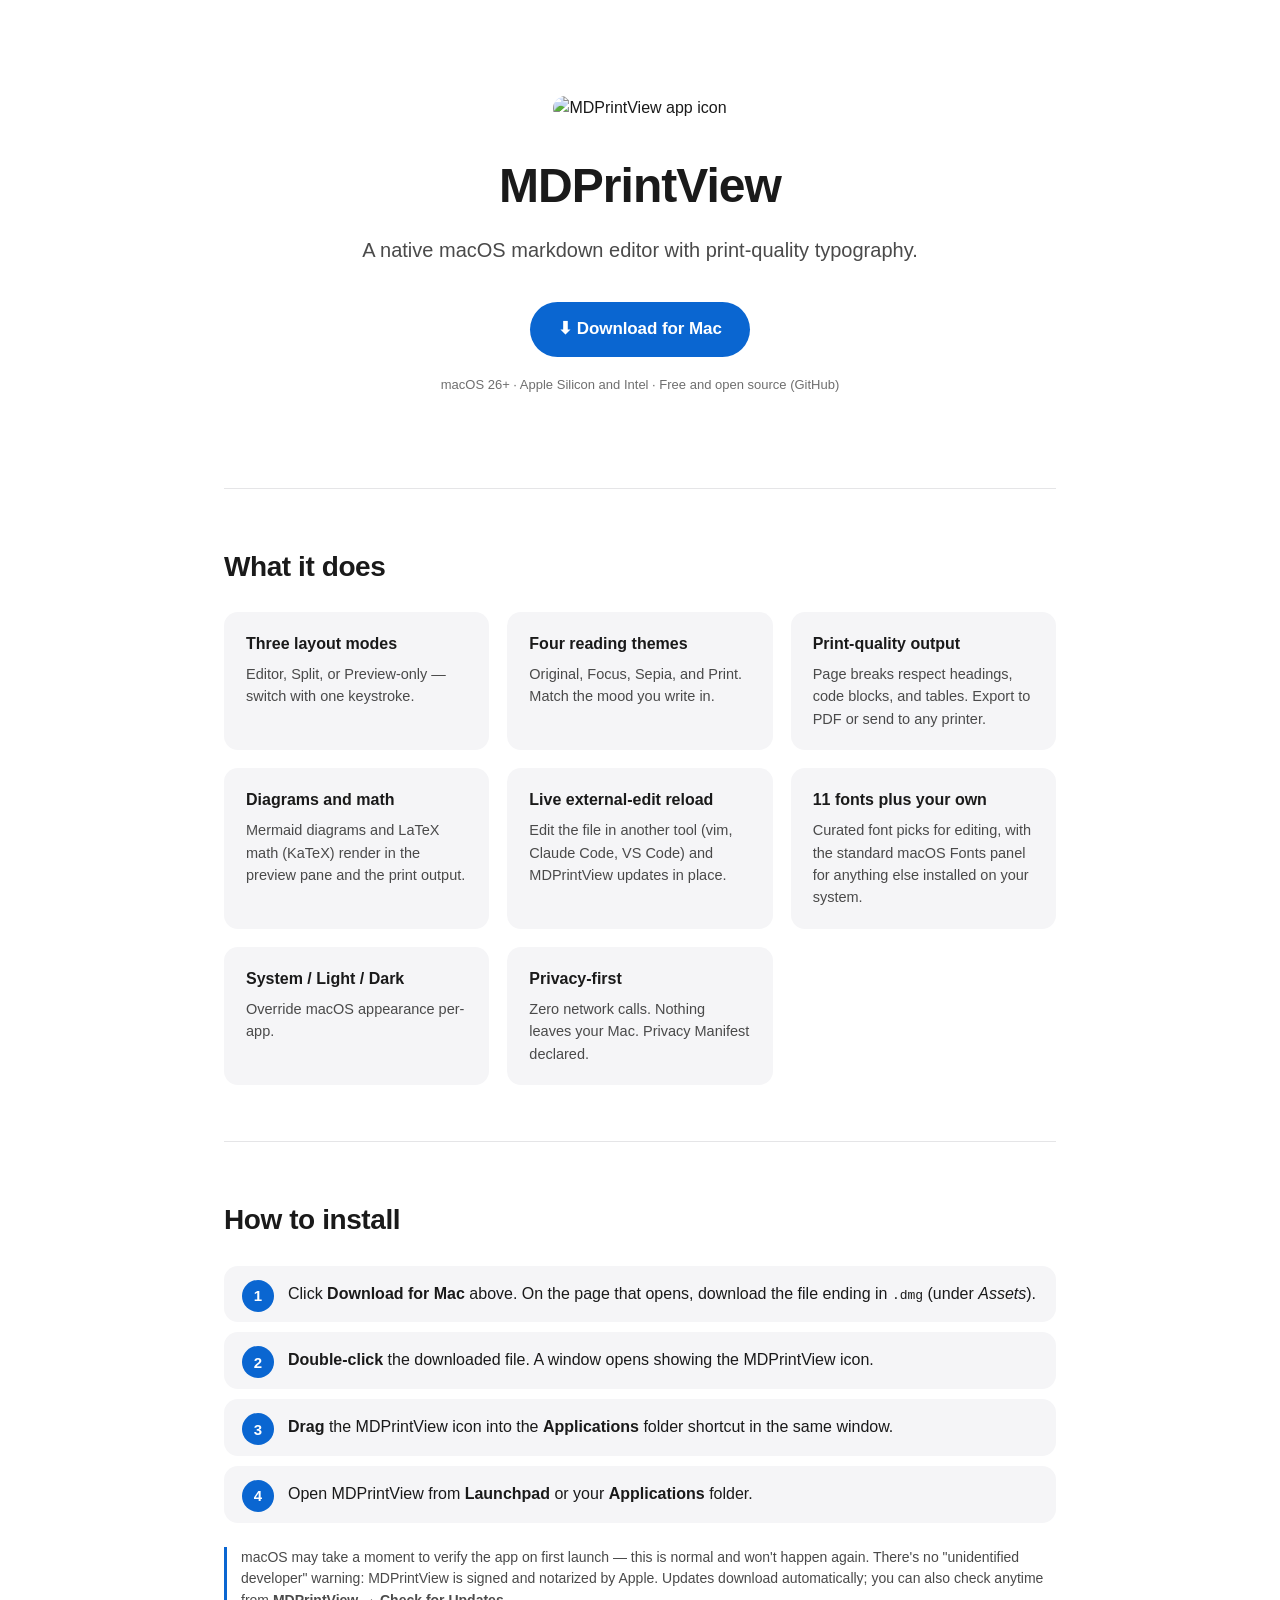
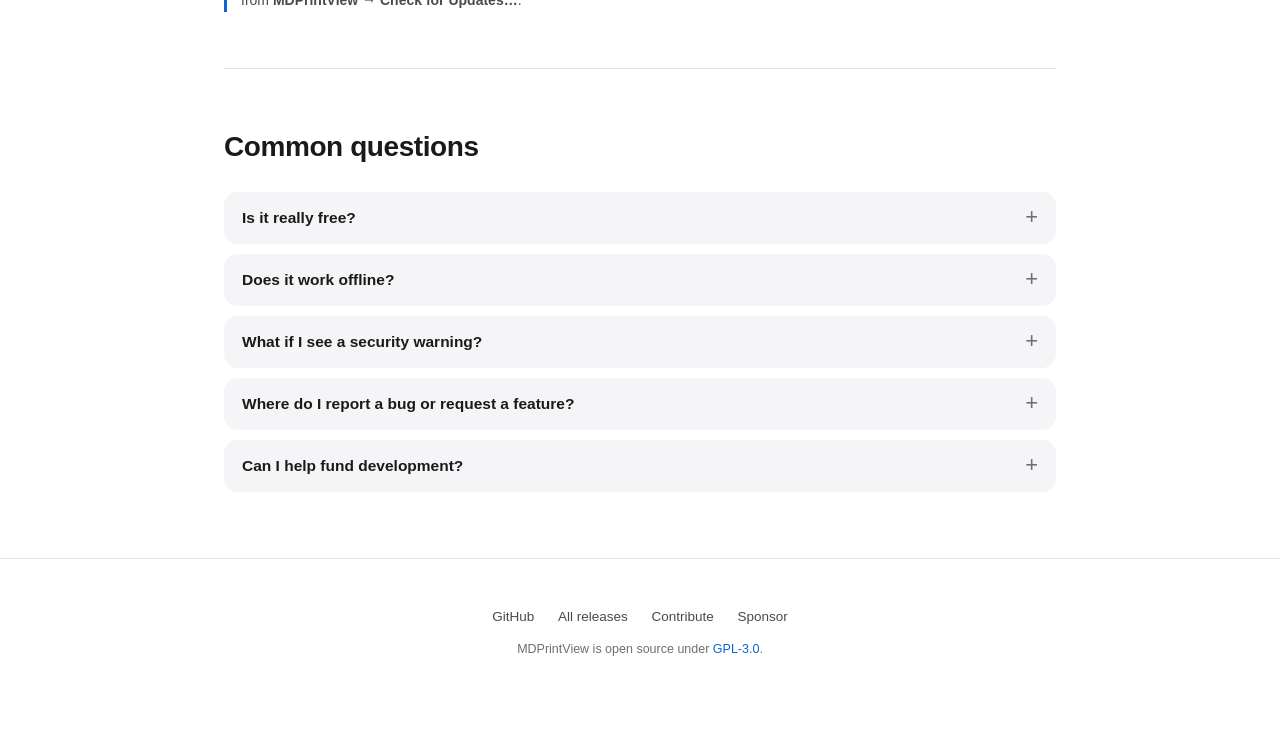
==== docs/index.html @ 18135dcd "feat: GitHub Pages landing site (docs/index.html) Single-file responsive landing page for non-techni" ====
<!DOCTYPE html>
<html lang="en">
<head>
  <meta charset="UTF-8" />
  <meta name="viewport" content="width=device-width, initial-scale=1.0" />
  <title>MDPrintView — Native macOS markdown editor with print-quality typography</title>
  <meta
    name="description"
    content="A free, open-source macOS markdown editor with three layout modes, four reading themes, Mermaid diagrams, LaTeX math, and a print pipeline that respects page breaks."
  />
  <link rel="canonical" href="https://neomavkda3.github.io/MDPrintView/" />

  <!-- Open Graph / Twitter — for nice link previews when shared -->
  <meta property="og:title" content="MDPrintView" />
  <meta
    property="og:description"
    content="A native macOS markdown editor with print-quality typography. Free + open source."
  />
  <meta property="og:type" content="website" />
  <meta property="og:url" content="https://neomavkda3.github.io/MDPrintView/" />
  <meta name="twitter:card" content="summary_large_image" />

  <!-- Use the app icon as the favicon — pulled from the repo via raw.githubusercontent. -->
  <link
    rel="icon"
    type="image/png"
    href="https://raw.githubusercontent.com/neomavkda3/MDPrintView/main/MDPrintView/Assets.xcassets/AppIcon.appiconset/icon_128x128.png"
  />

  <style>
    /* ---- Design tokens — minimal, Apple-style, system fonts ---- */
    :root {
      --fg: #1a1a1a;
      --fg-muted: #4a4a4a;
      --fg-soft: #6f6f6f;
      --bg: #ffffff;
      --bg-soft: #f5f5f7;
      --accent: #0a66d1;
      --accent-fg: #ffffff;
      --border: #e5e5e7;
      --radius: 14px;
      --max-w: 880px;
      --font: -apple-system, BlinkMacSystemFont, "SF Pro Text", "Segoe UI",
        Roboto, Helvetica, Arial, sans-serif;
    }
    @media (prefers-color-scheme: dark) {
      :root {
        --fg: #f5f5f7;
        --fg-muted: #c4c4c4;
        --fg-soft: #9a9a9a;
        --bg: #0c0c0c;
        --bg-soft: #1a1a1a;
        --accent: #2f8bff;
        --border: #2a2a2a;
      }
    }

    * { box-sizing: border-box; }
    html, body { margin: 0; padding: 0; }
    body {
      font-family: var(--font);
      background: var(--bg);
      color: var(--fg);
      line-height: 1.55;
      -webkit-font-smoothing: antialiased;
      -moz-osx-font-smoothing: grayscale;
    }
    main { max-width: var(--max-w); margin: 0 auto; padding: 0 24px; }
    a { color: var(--accent); text-decoration: none; }
    a:hover { text-decoration: underline; }

    /* ---- Hero ---- */
    .hero {
      text-align: center;
      padding: 96px 24px 80px;
      max-width: var(--max-w);
      margin: 0 auto;
    }
    .hero img.icon {
      width: 128px;
      height: 128px;
      border-radius: 28px;
      margin-bottom: 28px;
    }
    .hero h1 {
      font-size: 48px;
      font-weight: 700;
      letter-spacing: -0.02em;
      margin: 0 0 12px;
    }
    .hero .tagline {
      font-size: 20px;
      color: var(--fg-muted);
      margin: 0 0 36px;
    }
    .cta {
      display: inline-block;
      background: var(--accent);
      color: var(--accent-fg);
      padding: 14px 28px;
      border-radius: 999px;
      font-size: 17px;
      font-weight: 600;
      letter-spacing: -0.005em;
    }
    .cta:hover { text-decoration: none; opacity: 0.9; }
    .cta-meta {
      margin-top: 18px;
      font-size: 13px;
      color: var(--fg-soft);
    }
    .cta-meta a { color: var(--fg-soft); }

    /* ---- Sections ---- */
    section {
      padding: 56px 0;
      border-top: 1px solid var(--border);
    }
    section h2 {
      font-size: 28px;
      font-weight: 700;
      letter-spacing: -0.015em;
      margin: 0 0 24px;
    }

    /* Features grid */
    .features ul {
      list-style: none;
      padding: 0;
      margin: 0;
      display: grid;
      grid-template-columns: repeat(auto-fit, minmax(240px, 1fr));
      gap: 18px;
    }
    .features li {
      background: var(--bg-soft);
      padding: 20px 22px;
      border-radius: var(--radius);
    }
    .features h3 {
      font-size: 16px;
      font-weight: 600;
      margin: 0 0 6px;
    }
    .features p {
      margin: 0;
      color: var(--fg-muted);
      font-size: 14.5px;
    }

    /* Install steps */
    .install ol {
      padding-left: 0;
      counter-reset: step;
      list-style: none;
      margin: 0 0 24px;
    }
    .install li {
      counter-increment: step;
      padding: 16px 16px 16px 64px;
      position: relative;
      background: var(--bg-soft);
      border-radius: var(--radius);
      margin-bottom: 10px;
    }
    .install li::before {
      content: counter(step);
      position: absolute;
      left: 18px;
      top: 14px;
      width: 32px;
      height: 32px;
      border-radius: 50%;
      background: var(--accent);
      color: var(--accent-fg);
      display: flex;
      align-items: center;
      justify-content: center;
      font-weight: 600;
      font-size: 15px;
    }
    .install .reassurance {
      font-size: 14px;
      color: var(--fg-muted);
      border-left: 3px solid var(--accent);
      padding: 0 0 0 14px;
      margin: 16px 0 0;
    }

    /* FAQ */
    .faq details {
      padding: 14px 18px;
      background: var(--bg-soft);
      border-radius: var(--radius);
      margin-bottom: 10px;
    }
    .faq details[open] { background: var(--bg-soft); }
    .faq summary {
      cursor: pointer;
      font-weight: 600;
      list-style: none;
      font-size: 15.5px;
    }
    .faq summary::-webkit-details-marker { display: none; }
    .faq summary::after {
      content: "+";
      float: right;
      font-weight: 400;
      font-size: 22px;
      line-height: 1;
      color: var(--fg-soft);
    }
    .faq details[open] summary::after { content: "−"; }
    .faq p {
      margin: 10px 0 0;
      color: var(--fg-muted);
      font-size: 14.5px;
    }

    /* Footer */
    footer {
      padding: 48px 24px 64px;
      text-align: center;
      color: var(--fg-soft);
      font-size: 13.5px;
      border-top: 1px solid var(--border);
    }
    footer nav a {
      color: var(--fg-muted);
      margin: 0 10px;
    }
    footer .copy {
      margin-top: 12px;
      font-size: 12.5px;
    }

    /* Responsive tweaks */
    @media (max-width: 600px) {
      .hero { padding: 72px 24px 56px; }
      .hero h1 { font-size: 36px; }
      .hero .tagline { font-size: 17px; }
      section { padding: 44px 0; }
      section h2 { font-size: 24px; }
    }
  </style>
</head>
<body>
  <header class="hero">
    <img
      class="icon"
      src="https://raw.githubusercontent.com/neomavkda3/MDPrintView/main/MDPrintView/Assets.xcassets/AppIcon.appiconset/icon_256x256.png"
      alt="MDPrintView app icon"
    />
    <h1>MDPrintView</h1>
    <p class="tagline">
      A native macOS markdown editor with print-quality typography.
    </p>

    <a
      id="download-btn"
      class="cta"
      href="https://github.com/neomavkda3/MDPrintView/releases/latest"
    >⬇ Download for Mac</a>

    <p class="cta-meta">
      <span id="version-line">macOS 26+</span> · Apple Silicon and Intel ·
      Free and open source
      (<a href="https://github.com/neomavkda3/MDPrintView">GitHub</a>)
    </p>
  </header>

  <main>
    <section class="features">
      <h2>What it does</h2>
      <ul>
        <li>
          <h3>Three layout modes</h3>
          <p>Editor, Split, or Preview-only — switch with one keystroke.</p>
        </li>
        <li>
          <h3>Four reading themes</h3>
          <p>Original, Focus, Sepia, and Print. Match the mood you write in.</p>
        </li>
        <li>
          <h3>Print-quality output</h3>
          <p>
            Page breaks respect headings, code blocks, and tables. Export to PDF
            or send to any printer.
          </p>
        </li>
        <li>
          <h3>Diagrams and math</h3>
          <p>
            Mermaid diagrams and LaTeX math (KaTeX) render in the preview pane
            and the print output.
          </p>
        </li>
        <li>
          <h3>Live external-edit reload</h3>
          <p>
            Edit the file in another tool (vim, Claude Code, VS Code) and
            MDPrintView updates in place.
          </p>
        </li>
        <li>
          <h3>11 fonts plus your own</h3>
          <p>
            Curated font picks for editing, with the standard macOS Fonts panel
            for anything else installed on your system.
          </p>
        </li>
        <li>
          <h3>System / Light / Dark</h3>
          <p>Override macOS appearance per-app.</p>
        </li>
        <li>
          <h3>Privacy-first</h3>
          <p>
            Zero network calls. Nothing leaves your Mac. Privacy Manifest
            declared.
          </p>
        </li>
      </ul>
    </section>

    <section class="install">
      <h2>How to install</h2>
      <ol>
        <li>
          Click <strong>Download for Mac</strong> above. On the page that opens,
          download the file ending in <code>.dmg</code> (under <em>Assets</em>).
        </li>
        <li>
          <strong>Double-click</strong> the downloaded file. A window opens
          showing the MDPrintView icon.
        </li>
        <li>
          <strong>Drag</strong> the MDPrintView icon into the
          <strong>Applications</strong> folder shortcut in the same window.
        </li>
        <li>
          Open MDPrintView from <strong>Launchpad</strong> or your
          <strong>Applications</strong> folder.
        </li>
      </ol>
      <p class="reassurance">
        macOS may take a moment to verify the app on first launch — this is
        normal and won't happen again. There's no "unidentified developer"
        warning: MDPrintView is signed and notarized by Apple. Updates download
        automatically; you can also check anytime from
        <strong>MDPrintView → Check for Updates…</strong>.
      </p>
    </section>

    <section class="faq">
      <h2>Common questions</h2>
      <details>
        <summary>Is it really free?</summary>
        <p>
          Yes. MDPrintView is open source under the GPL-3.0 license. No
          subscriptions, no in-app purchases, no tracking.
        </p>
      </details>
      <details>
        <summary>Does it work offline?</summary>
        <p>
          Yes. MDPrintView has no network access at all. Everything runs
          locally on your Mac.
        </p>
      </details>
      <details>
        <summary>What if I see a security warning?</summary>
        <p>
          You shouldn't — the app is signed and notarized by Apple. If you do,
          right-click <strong>MDPrintView</strong> in Applications and choose
          <strong>Open</strong>. You'll only need to do this once.
        </p>
      </details>
      <details>
        <summary>Where do I report a bug or request a feature?</summary>
        <p>
          On the
          <a href="https://github.com/neomavkda3/MDPrintView/issues">GitHub Issues</a>
          page. Bug-report and feature-request templates are provided.
        </p>
      </details>
      <details>
        <summary>Can I help fund development?</summary>
        <p>
          Yes — <a href="https://github.com/sponsors/neomavkda3">GitHub Sponsors</a>
          covers the Apple Developer Program fee and helps keep shipping. 0% platform
          cut.
        </p>
      </details>
    </section>
  </main>

  <footer>
    <nav>
      <a href="https://github.com/neomavkda3/MDPrintView">GitHub</a>
      <a href="https://github.com/neomavkda3/MDPrintView/releases">All releases</a>
      <a href="https://github.com/neomavkda3/MDPrintView/blob/main/CONTRIBUTING.md">Contribute</a>
      <a href="https://github.com/sponsors/neomavkda3">Sponsor</a>
    </nav>
    <p class="copy">
      MDPrintView is open source under
      <a href="https://github.com/neomavkda3/MDPrintView/blob/main/LICENSE">GPL-3.0</a>.
    </p>
  </footer>

  <script>
    // Keep the download button + version line current with the latest GitHub
    // Release. No external dependencies; pure fetch. Falls back gracefully:
    // if the API is unreachable, the button still points at /releases/latest
    // which always shows the most recent release.
    (function () {
      var btn = document.getElementById('download-btn');
      var verLine = document.getElementById('version-line');
      fetch(
        'https://api.github.com/repos/neomavkda3/MDPrintView/releases/latest',
        { headers: { Accept: 'application/vnd.github+json' } }
      )
        .then(function (r) { return r.ok ? r.json() : null; })
        .then(function (data) {
          if (!data || !data.assets) return;
          var dmg = data.assets.find(function (a) {
            return a.name && a.name.toLowerCase().endsWith('.dmg');
          });
          if (dmg && dmg.browser_download_url) {
            btn.href = dmg.browser_download_url;
            btn.textContent = '⬇ Download ' + (data.tag_name || '');
          }
          if (data.tag_name && verLine) {
            verLine.textContent = data.tag_name + ' · macOS 26+';
          }
        })
        .catch(function () { /* graceful fallback already in place */ });
    })();
  </script>
</body>
</html>
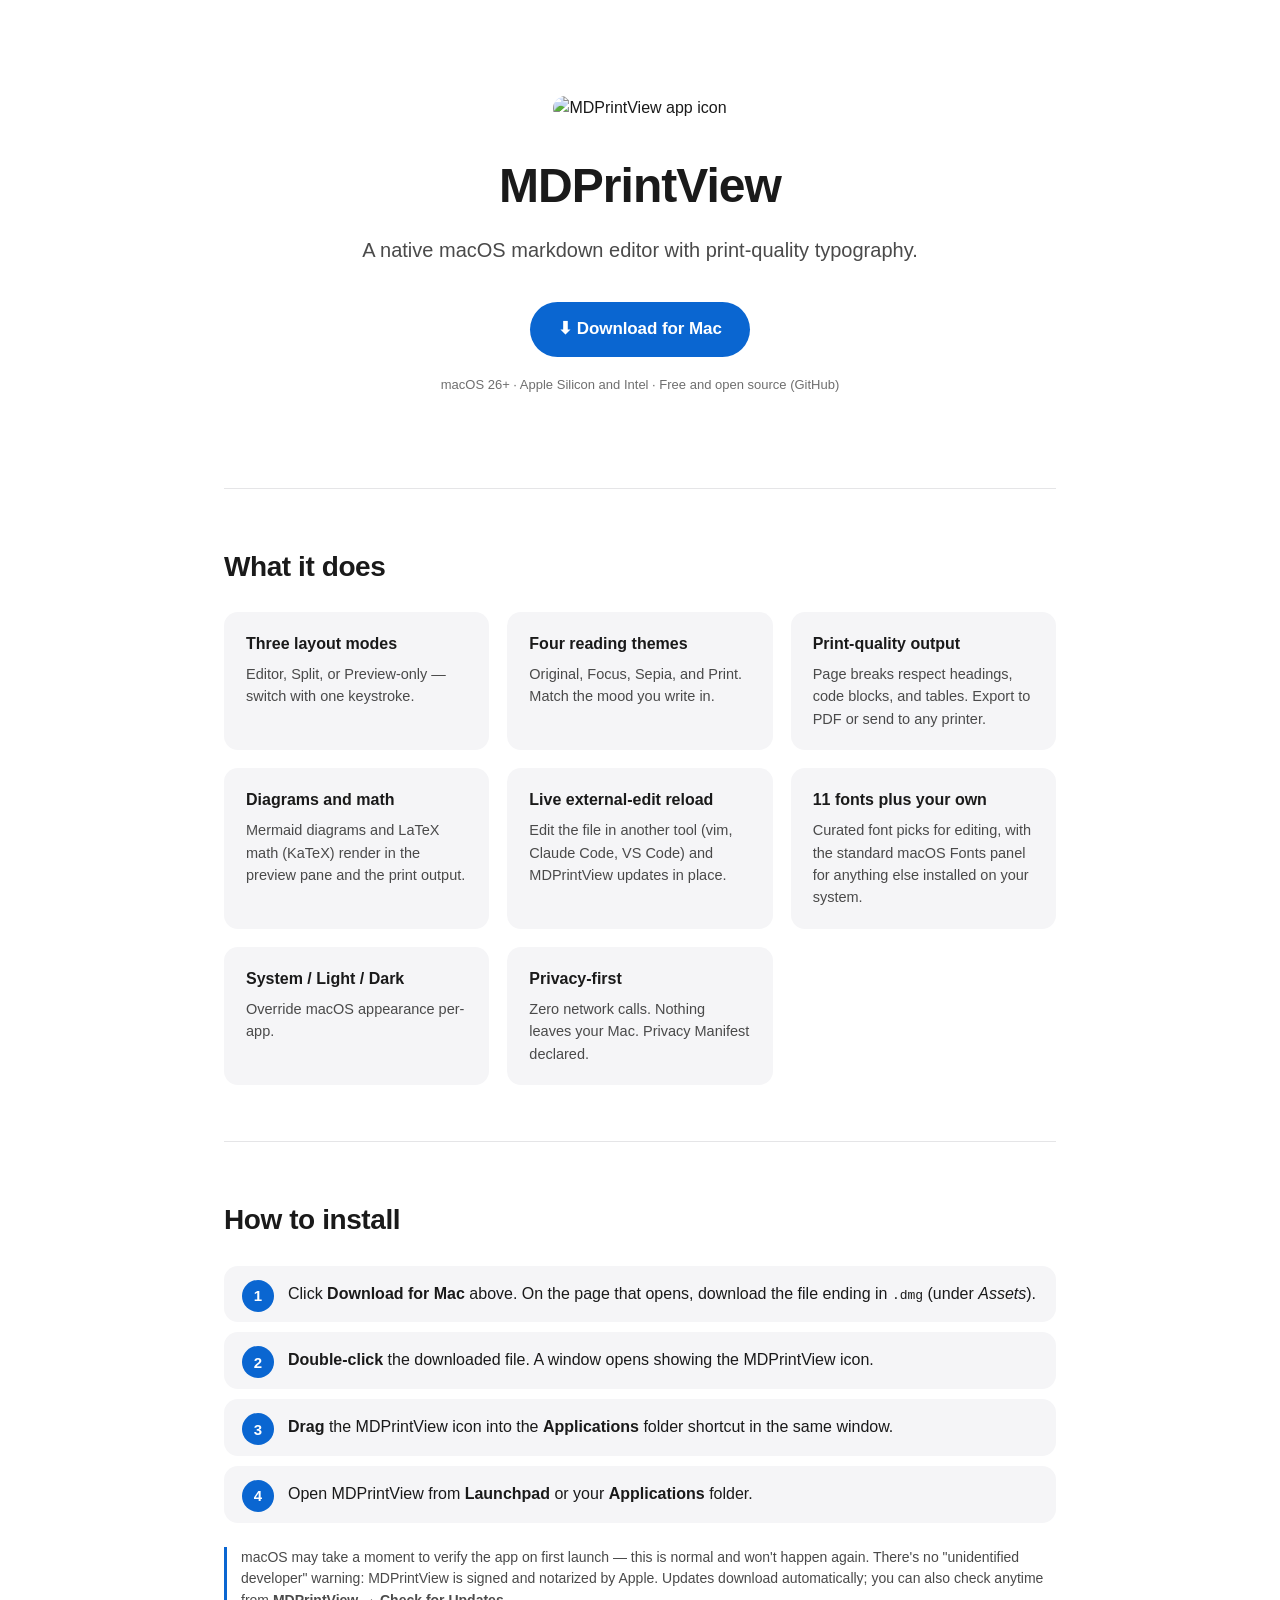
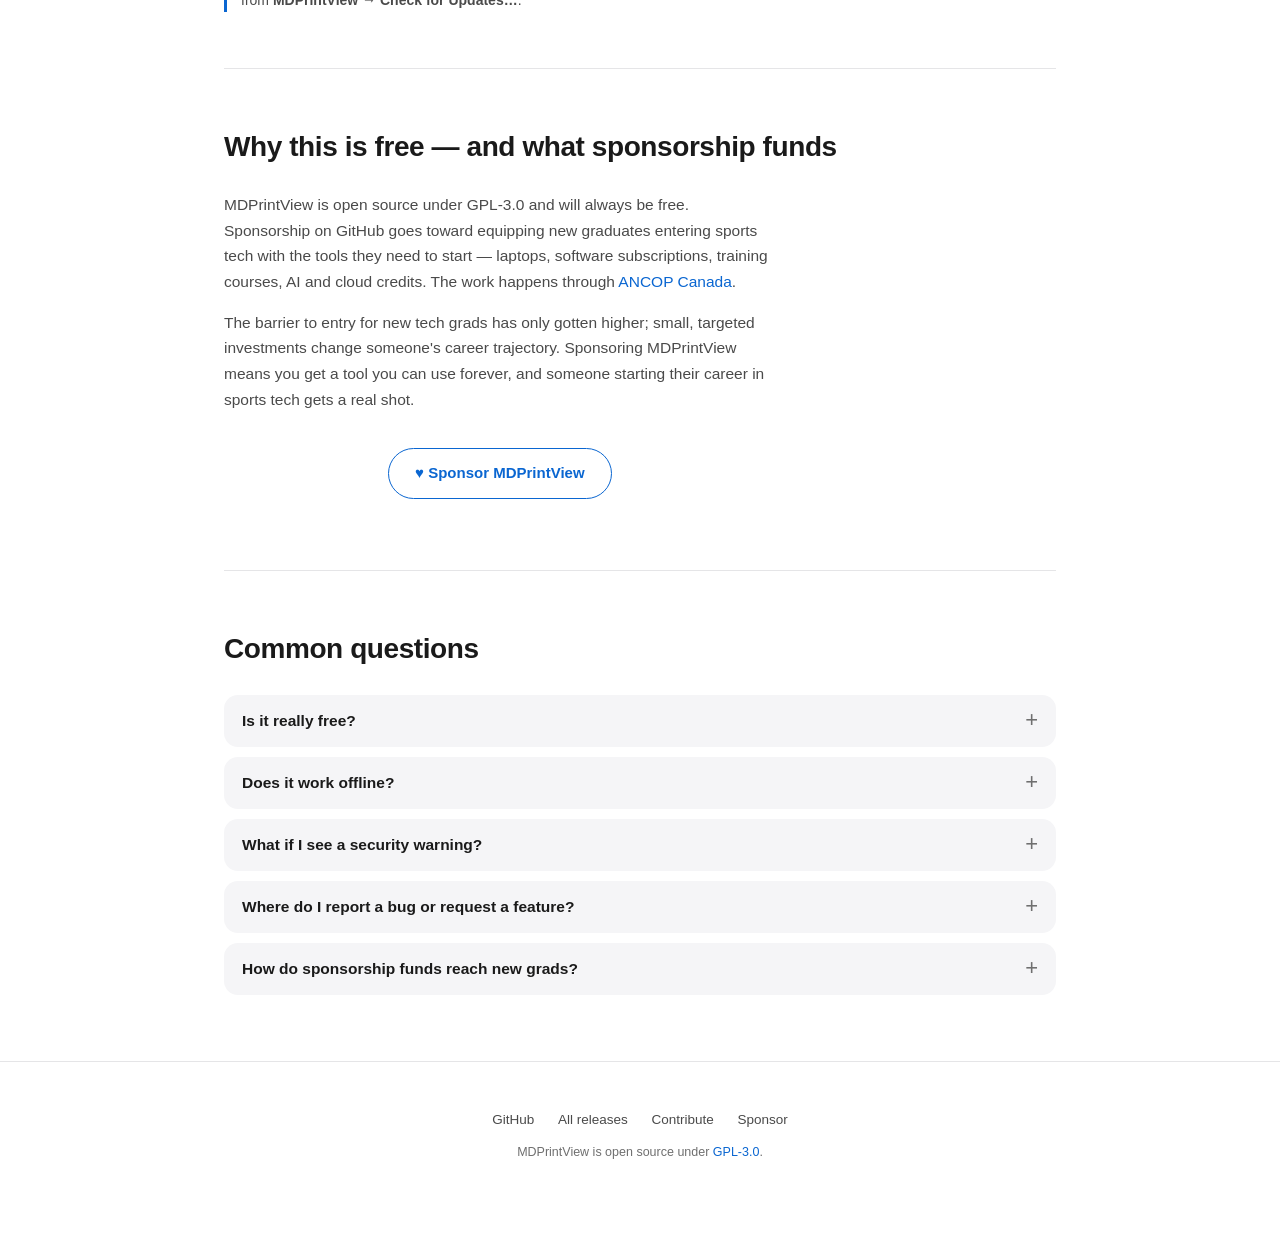
==== commit ebcd93a8: "docs: tell the ANCOP / new-grad sponsorship story GitHub Sponsors is live for @neomavkda3 with tiers" ====
--- a/docs/index.html
+++ b/docs/index.html
@@ -187,6 +187,27 @@
       margin: 16px 0 0;
     }
 
+    /* Mission section */
+    .mission p {
+      color: var(--fg-muted);
+      font-size: 15.5px;
+      line-height: 1.65;
+      max-width: 64ch;
+    }
+    .mission p + p { margin-top: 14px; }
+    .sponsor-cta-wrap { text-align: center; margin-top: 36px !important; }
+    .sponsor-cta {
+      display: inline-block;
+      padding: 12px 26px;
+      border-radius: 999px;
+      background: transparent;
+      color: var(--accent);
+      border: 1.5px solid var(--accent);
+      font-weight: 600;
+      font-size: 15px;
+    }
+    .sponsor-cta:hover { text-decoration: none; background: var(--accent); color: var(--accent-fg); }
+
     /* FAQ */
     .faq details {
       padding: 14px 18px;
@@ -349,6 +370,29 @@
         warning: MDPrintView is signed and notarized by Apple. Updates download
         automatically; you can also check anytime from
         <strong>MDPrintView → Check for Updates…</strong>.
+      </p>
+    </section>
+
+    <section class="mission">
+      <h2>Why this is free — and what sponsorship funds</h2>
+      <p>
+        MDPrintView is open source under GPL-3.0 and will always be free.
+        Sponsorship on GitHub goes toward equipping new graduates entering
+        sports tech with the tools they need to start — laptops, software
+        subscriptions, training courses, AI and cloud credits. The work
+        happens through
+        <a href="https://www.ancopcanada.org/">ANCOP Canada</a>.
+      </p>
+      <p>
+        The barrier to entry for new tech grads has only gotten higher;
+        small, targeted investments change someone's career trajectory.
+        Sponsoring MDPrintView means you get a tool you can use forever, and
+        someone starting their career in sports tech gets a real shot.
+      </p>
+      <p class="sponsor-cta-wrap">
+        <a class="sponsor-cta" href="https://github.com/sponsors/neomavkda3">
+          ♥ Sponsor MDPrintView
+        </a>
       </p>
     </section>
 
@@ -385,11 +429,14 @@
         </p>
       </details>
       <details>
-        <summary>Can I help fund development?</summary>
+        <summary>How do sponsorship funds reach new grads?</summary>
         <p>
-          Yes — <a href="https://github.com/sponsors/neomavkda3">GitHub Sponsors</a>
-          covers the Apple Developer Program fee and helps keep shipping. 0% platform
-          cut.
+          Sponsorship dollars flow through ANCOP Canada, which works directly
+          with new graduates entering the sports tech industry, providing
+          laptops, software subscriptions, training, and AI/cloud credits.
+          The first ~$8/month covers MDPrintView's Apple Developer Program
+          fee (so the app stays signed and notarized for everyone);
+          everything beyond that goes to the new-grad tooling fund.
         </p>
       </details>
     </section>
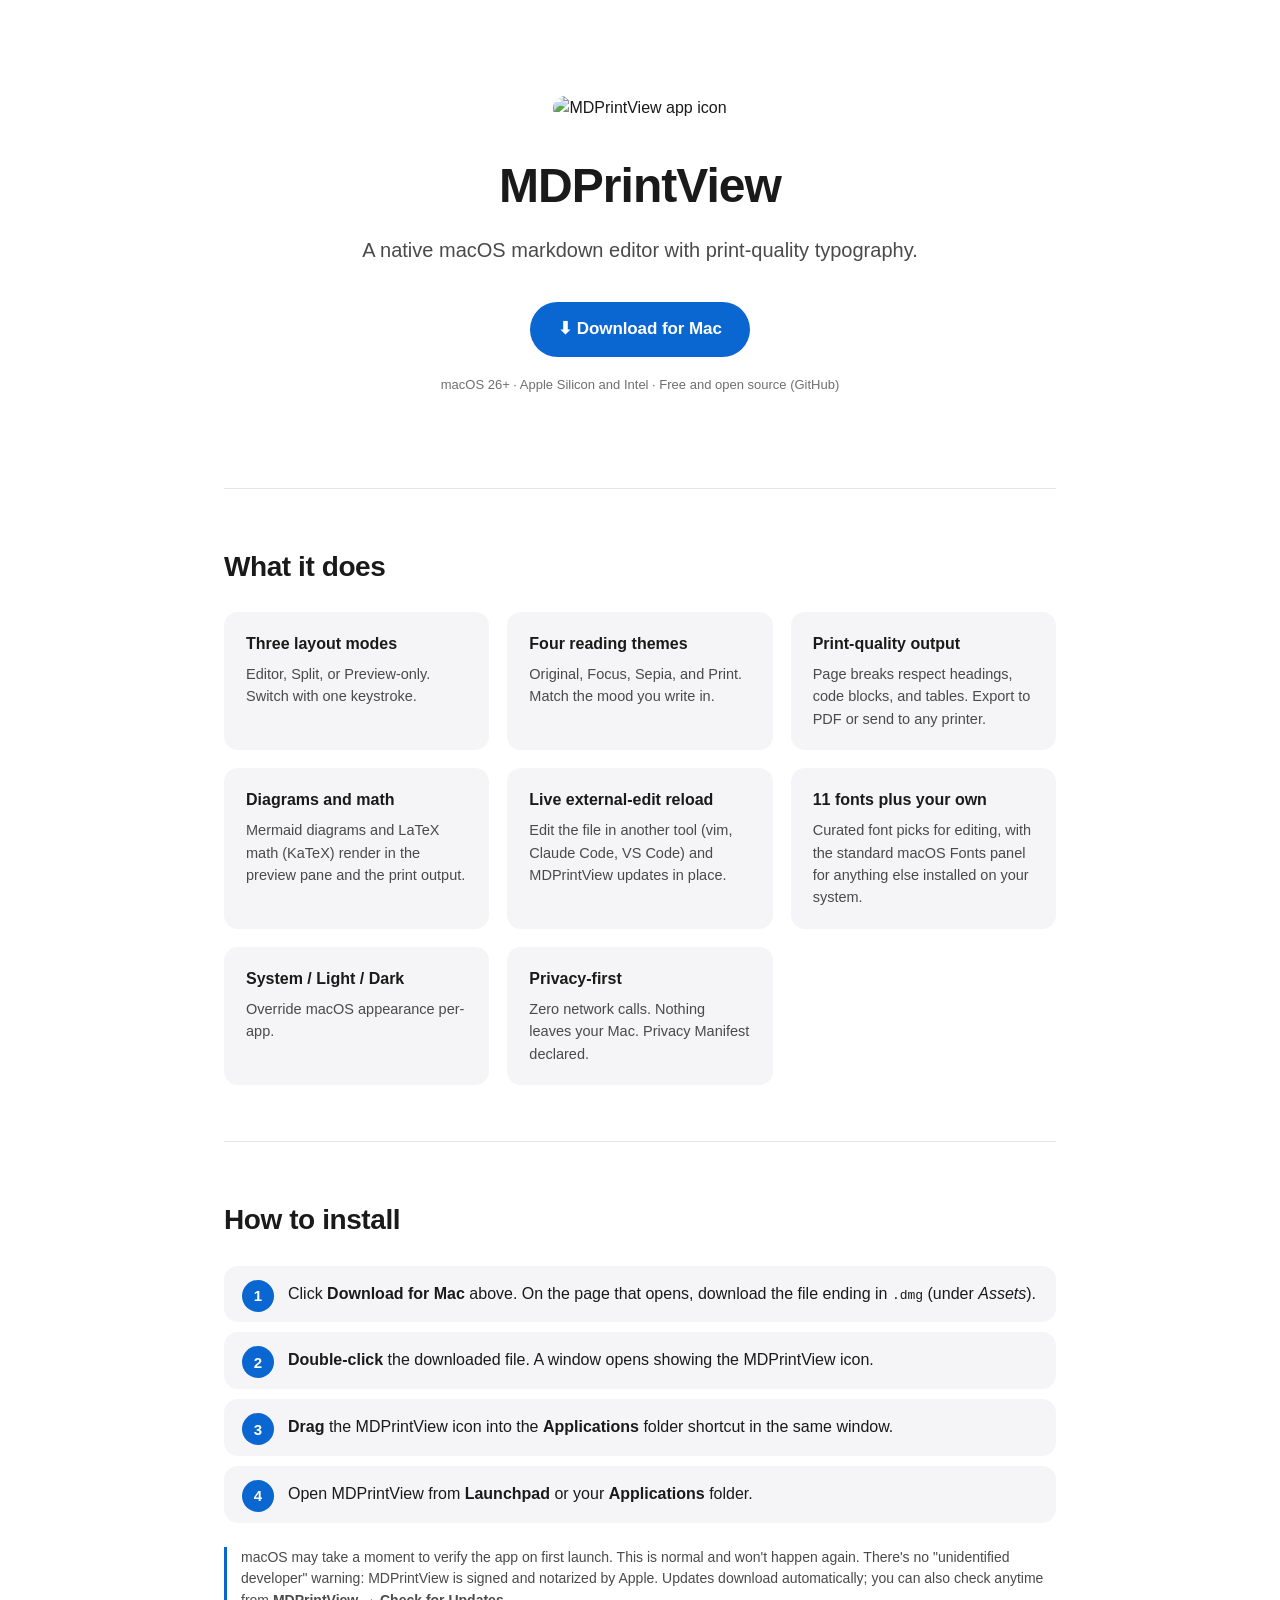
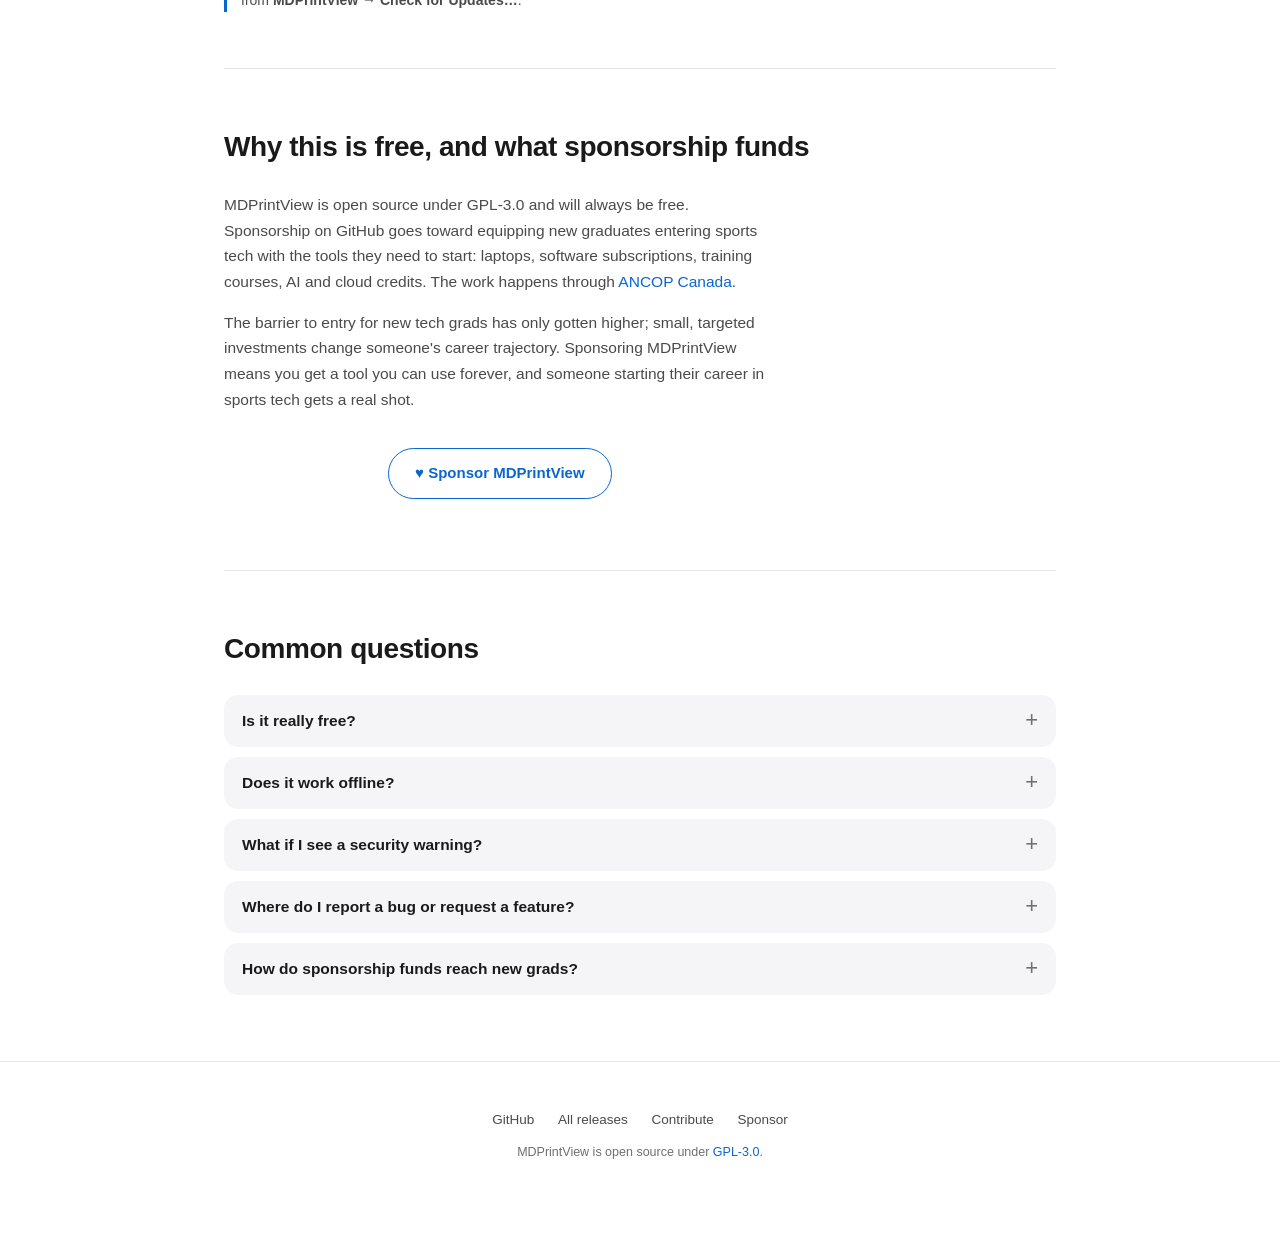
==== commit 84cf1191: "docs: remove em dashes from landing page + README Replaced 22 em dashes with context-appropriate pun" ====
--- a/docs/index.html
+++ b/docs/index.html
@@ -3,14 +3,14 @@
 <head>
   <meta charset="UTF-8" />
   <meta name="viewport" content="width=device-width, initial-scale=1.0" />
-  <title>MDPrintView — Native macOS markdown editor with print-quality typography</title>
+  <title>MDPrintView: Native macOS markdown editor with print-quality typography</title>
   <meta
     name="description"
     content="A free, open-source macOS markdown editor with three layout modes, four reading themes, Mermaid diagrams, LaTeX math, and a print pipeline that respects page breaks."
   />
   <link rel="canonical" href="https://neomavkda3.github.io/MDPrintView/" />
 
-  <!-- Open Graph / Twitter — for nice link previews when shared -->
+  <!-- Open Graph / Twitter: nice link previews when shared -->
   <meta property="og:title" content="MDPrintView" />
   <meta
     property="og:description"
@@ -20,7 +20,7 @@
   <meta property="og:url" content="https://neomavkda3.github.io/MDPrintView/" />
   <meta name="twitter:card" content="summary_large_image" />
 
-  <!-- Use the app icon as the favicon — pulled from the repo via raw.githubusercontent. -->
+  <!-- Use the app icon as the favicon, pulled from the repo via raw.githubusercontent. -->
   <link
     rel="icon"
     type="image/png"
@@ -28,7 +28,7 @@
   />
 
   <style>
-    /* ---- Design tokens — minimal, Apple-style, system fonts ---- */
+    /* ---- Design tokens: minimal, Apple-style, system fonts ---- */
     :root {
       --fg: #1a1a1a;
       --fg-muted: #4a4a4a;
@@ -296,7 +296,7 @@
       <ul>
         <li>
           <h3>Three layout modes</h3>
-          <p>Editor, Split, or Preview-only — switch with one keystroke.</p>
+          <p>Editor, Split, or Preview-only. Switch with one keystroke.</p>
         </li>
         <li>
           <h3>Four reading themes</h3>
@@ -365,7 +365,7 @@
         </li>
       </ol>
       <p class="reassurance">
-        macOS may take a moment to verify the app on first launch — this is
+        macOS may take a moment to verify the app on first launch. This is
         normal and won't happen again. There's no "unidentified developer"
         warning: MDPrintView is signed and notarized by Apple. Updates download
         automatically; you can also check anytime from
@@ -374,11 +374,11 @@
     </section>
 
     <section class="mission">
-      <h2>Why this is free — and what sponsorship funds</h2>
+      <h2>Why this is free, and what sponsorship funds</h2>
       <p>
         MDPrintView is open source under GPL-3.0 and will always be free.
         Sponsorship on GitHub goes toward equipping new graduates entering
-        sports tech with the tools they need to start — laptops, software
+        sports tech with the tools they need to start: laptops, software
         subscriptions, training courses, AI and cloud credits. The work
         happens through
         <a href="https://www.ancopcanada.org/">ANCOP Canada</a>.
@@ -415,7 +415,7 @@
       <details>
         <summary>What if I see a security warning?</summary>
         <p>
-          You shouldn't — the app is signed and notarized by Apple. If you do,
+          You shouldn't. The app is signed and notarized by Apple. If you do,
           right-click <strong>MDPrintView</strong> in Applications and choose
           <strong>Open</strong>. You'll only need to do this once.
         </p>
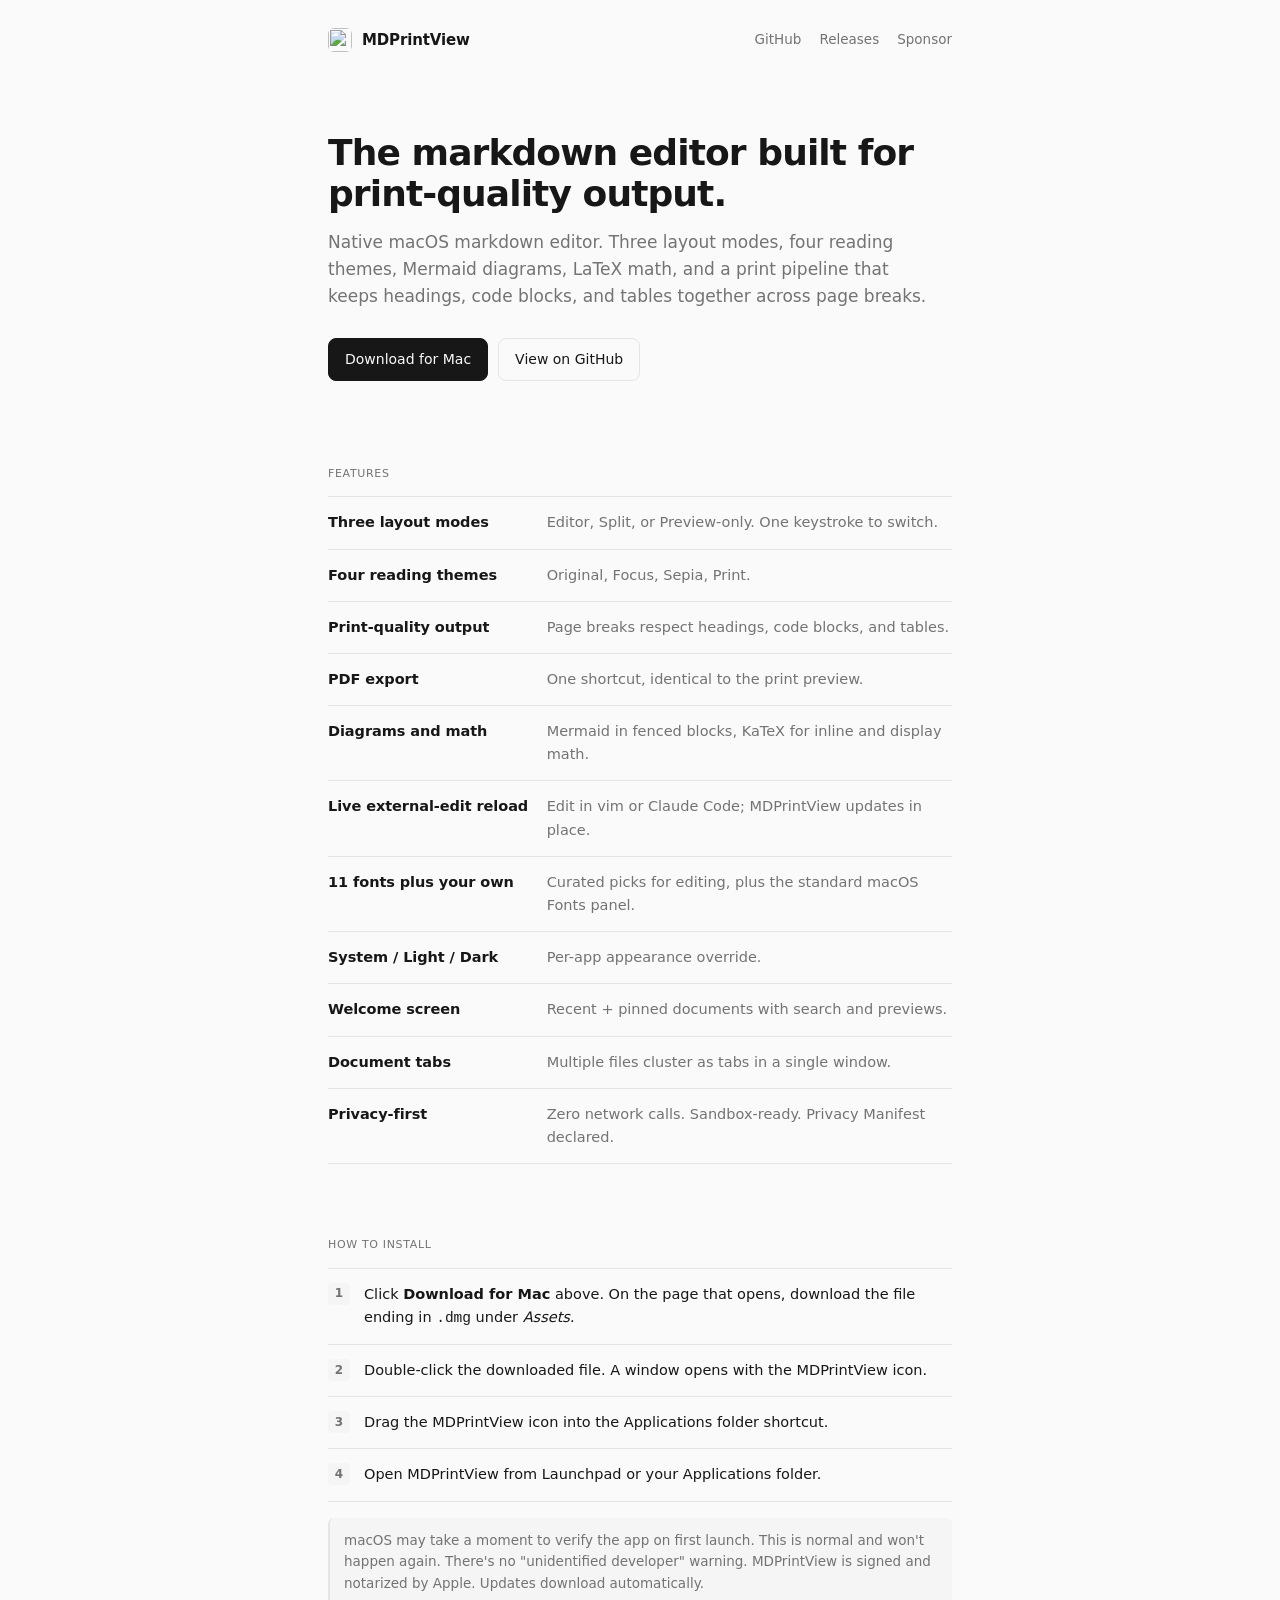
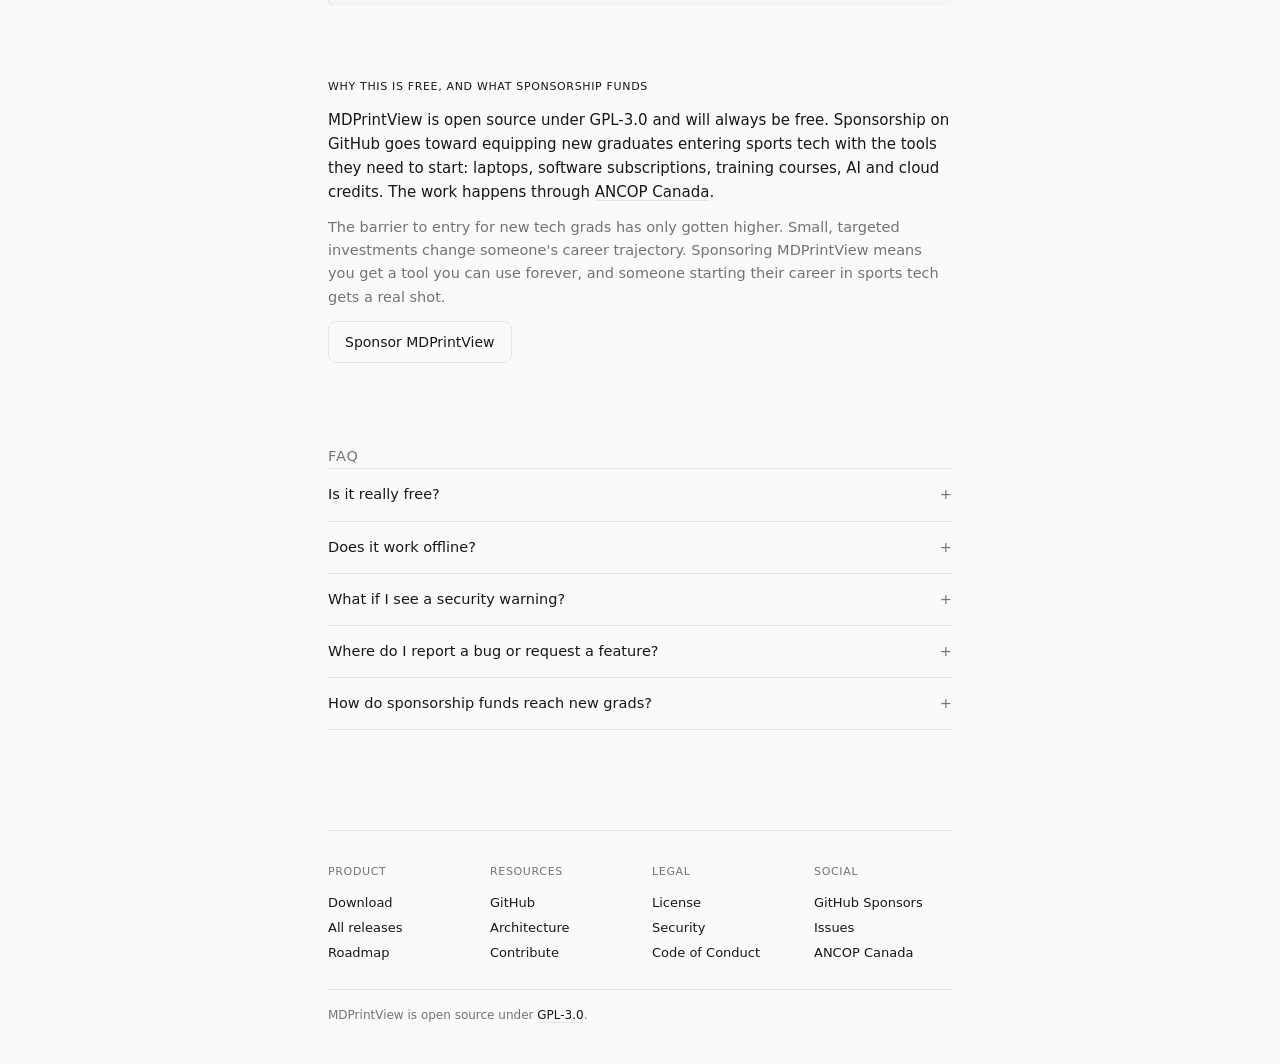
==== commit 621e4d51: "docs: redesign landing page in the cmux.com minimal style Inspired by https://cmux.com — extremely m" ====
--- a/docs/index.html
+++ b/docs/index.html
@@ -6,21 +6,18 @@
   <title>MDPrintView: Native macOS markdown editor with print-quality typography</title>
   <meta
     name="description"
-    content="A free, open-source macOS markdown editor with three layout modes, four reading themes, Mermaid diagrams, LaTeX math, and a print pipeline that respects page breaks."
+    content="Native macOS markdown editor with print-quality typography. Three layout modes, four reading themes, Mermaid diagrams, LaTeX math, and a print pipeline that respects page breaks. Free and open source."
   />
   <link rel="canonical" href="https://neomavkda3.github.io/MDPrintView/" />
-
-  <!-- Open Graph / Twitter: nice link previews when shared -->
   <meta property="og:title" content="MDPrintView" />
   <meta
     property="og:description"
-    content="A native macOS markdown editor with print-quality typography. Free + open source."
+    content="Native macOS markdown editor with print-quality typography. Free and open source."
   />
   <meta property="og:type" content="website" />
   <meta property="og:url" content="https://neomavkda3.github.io/MDPrintView/" />
   <meta name="twitter:card" content="summary_large_image" />
 
-  <!-- Use the app icon as the favicon, pulled from the repo via raw.githubusercontent. -->
   <link
     rel="icon"
     type="image/png"
@@ -28,441 +25,533 @@
   />
 
   <style>
-    /* ---- Design tokens: minimal, Apple-style, system fonts ---- */
     :root {
-      --fg: #1a1a1a;
-      --fg-muted: #4a4a4a;
-      --fg-soft: #6f6f6f;
-      --bg: #ffffff;
-      --bg-soft: #f5f5f7;
-      --accent: #0a66d1;
-      --accent-fg: #ffffff;
-      --border: #e5e5e7;
-      --radius: 14px;
-      --max-w: 880px;
-      --font: -apple-system, BlinkMacSystemFont, "SF Pro Text", "Segoe UI",
-        Roboto, Helvetica, Arial, sans-serif;
+      --background: #fafafa;
+      --foreground: #171717;
+      --muted: #737373;
+      --border: #e5e5e5;
+      --code-bg: #f5f5f5;
+      --accent: #171717;
+      --accent-fg: #fafafa;
     }
     @media (prefers-color-scheme: dark) {
       :root {
-        --fg: #f5f5f7;
-        --fg-muted: #c4c4c4;
-        --fg-soft: #9a9a9a;
-        --bg: #0c0c0c;
-        --bg-soft: #1a1a1a;
-        --accent: #2f8bff;
-        --border: #2a2a2a;
+        --background: #0a0a0a;
+        --foreground: #ededed;
+        --muted: #a3a3a3;
+        --border: #262626;
+        --code-bg: #171717;
+        --accent: #ededed;
+        --accent-fg: #0a0a0a;
       }
     }
 
     * { box-sizing: border-box; }
-    html, body { margin: 0; padding: 0; }
+    html { background: var(--background); }
     body {
-      font-family: var(--font);
-      background: var(--bg);
-      color: var(--fg);
-      line-height: 1.55;
+      margin: 0;
+      background: var(--background);
+      color: var(--foreground);
+      font-family:
+        ui-sans-serif, system-ui, -apple-system, BlinkMacSystemFont,
+        "Segoe UI", Roboto, "Helvetica Neue", Arial, sans-serif;
+      font-size: 15px;
+      line-height: 1.6;
       -webkit-font-smoothing: antialiased;
       -moz-osx-font-smoothing: grayscale;
-    }
-    main { max-width: var(--max-w); margin: 0 auto; padding: 0 24px; }
-    a { color: var(--accent); text-decoration: none; }
-    a:hover { text-decoration: underline; }
+      min-height: 100vh;
+    }
+    a {
+      color: var(--foreground);
+      text-decoration: underline;
+      text-decoration-color: var(--border);
+      text-underline-offset: 3px;
+    }
+    a:hover { text-decoration-color: var(--muted); }
+
+    /* ---- Layout shell ---- */
+    .wrap {
+      max-width: 672px;
+      margin: 0 auto;
+      padding: 0 24px;
+    }
+
+    /* ---- Header ---- */
+    header.site {
+      padding: 28px 0 0;
+    }
+    header.site .bar {
+      display: flex;
+      align-items: center;
+      justify-content: space-between;
+      gap: 16px;
+    }
+    header.site .brand {
+      display: flex;
+      align-items: center;
+      gap: 10px;
+      font-weight: 600;
+      letter-spacing: -0.01em;
+      text-decoration: none;
+    }
+    header.site .brand img {
+      width: 24px;
+      height: 24px;
+      border-radius: 6px;
+    }
+    header.site nav.links {
+      display: flex;
+      gap: 18px;
+      font-size: 13.5px;
+      color: var(--muted);
+    }
+    header.site nav.links a {
+      text-decoration: none;
+      color: var(--muted);
+    }
+    header.site nav.links a:hover { color: var(--foreground); }
+
+    @media (max-width: 640px) {
+      header.site nav.links { display: none; }
+    }
 
     /* ---- Hero ---- */
     .hero {
-      text-align: center;
-      padding: 96px 24px 80px;
-      max-width: var(--max-w);
-      margin: 0 auto;
-    }
-    .hero img.icon {
-      width: 128px;
-      height: 128px;
-      border-radius: 28px;
-      margin-bottom: 28px;
+      padding: 80px 0 48px;
     }
     .hero h1 {
-      font-size: 48px;
-      font-weight: 700;
-      letter-spacing: -0.02em;
-      margin: 0 0 12px;
-    }
-    .hero .tagline {
-      font-size: 20px;
-      color: var(--fg-muted);
-      margin: 0 0 36px;
-    }
-    .cta {
-      display: inline-block;
+      font-size: 36px;
+      line-height: 1.15;
+      letter-spacing: -0.025em;
+      font-weight: 600;
+      margin: 0 0 14px;
+    }
+    .hero p.lead {
+      font-size: 17px;
+      color: var(--muted);
+      margin: 0 0 28px;
+      max-width: 56ch;
+    }
+    .ctas {
+      display: flex;
+      gap: 10px;
+      flex-wrap: wrap;
+    }
+    .btn {
+      display: inline-flex;
+      align-items: center;
+      gap: 8px;
+      padding: 9px 16px;
+      border-radius: 8px;
+      font-size: 14px;
+      font-weight: 500;
+      text-decoration: none;
+      border: 1px solid var(--border);
+      color: var(--foreground);
+      background: transparent;
+      transition: background 120ms ease, border-color 120ms ease;
+    }
+    .btn:hover { border-color: var(--muted); }
+    .btn-primary {
       background: var(--accent);
       color: var(--accent-fg);
-      padding: 14px 28px;
-      border-radius: 999px;
-      font-size: 17px;
-      font-weight: 600;
-      letter-spacing: -0.005em;
-    }
-    .cta:hover { text-decoration: none; opacity: 0.9; }
-    .cta-meta {
-      margin-top: 18px;
-      font-size: 13px;
-      color: var(--fg-soft);
-    }
-    .cta-meta a { color: var(--fg-soft); }
+      border-color: var(--accent);
+    }
+    .btn-primary:hover {
+      background: var(--accent);
+      color: var(--accent-fg);
+      opacity: 0.85;
+    }
 
     /* ---- Sections ---- */
     section {
-      padding: 56px 0;
-      border-top: 1px solid var(--border);
-    }
-    section h2 {
-      font-size: 28px;
-      font-weight: 700;
-      letter-spacing: -0.015em;
-      margin: 0 0 24px;
-    }
-
-    /* Features grid */
+      padding: 36px 0;
+    }
+    section .label {
+      font-size: 11px;
+      font-weight: 500;
+      letter-spacing: 0.06em;
+      text-transform: uppercase;
+      color: var(--muted);
+      margin: 0 0 14px;
+    }
+
+    /* Features: a tight bullet list */
     .features ul {
       list-style: none;
       padding: 0;
       margin: 0;
+    }
+    .features li {
+      padding: 14px 0;
+      border-top: 1px solid var(--border);
       display: grid;
-      grid-template-columns: repeat(auto-fit, minmax(240px, 1fr));
-      gap: 18px;
-    }
-    .features li {
-      background: var(--bg-soft);
-      padding: 20px 22px;
-      border-radius: var(--radius);
-    }
-    .features h3 {
-      font-size: 16px;
+      grid-template-columns: minmax(180px, 1fr) 2fr;
+      gap: 16px;
+      align-items: baseline;
+    }
+    .features li:last-child { border-bottom: 1px solid var(--border); }
+    .features li b {
       font-weight: 600;
-      margin: 0 0 6px;
-    }
-    .features p {
-      margin: 0;
-      color: var(--fg-muted);
       font-size: 14.5px;
+      letter-spacing: -0.005em;
+    }
+    .features li span {
+      color: var(--muted);
+      font-size: 14.5px;
+    }
+    @media (max-width: 560px) {
+      .features li {
+        grid-template-columns: 1fr;
+        gap: 4px;
+        padding: 12px 0;
+      }
     }
 
     /* Install steps */
     .install ol {
-      padding-left: 0;
       counter-reset: step;
       list-style: none;
-      margin: 0 0 24px;
-    }
-    .install li {
+      padding: 0;
+      margin: 0;
+    }
+    .install ol li {
+      padding: 14px 0 14px 36px;
+      position: relative;
       counter-increment: step;
-      padding: 16px 16px 16px 64px;
-      position: relative;
-      background: var(--bg-soft);
-      border-radius: var(--radius);
-      margin-bottom: 10px;
-    }
-    .install li::before {
+      border-top: 1px solid var(--border);
+      color: var(--foreground);
+      font-size: 14.5px;
+    }
+    .install ol li:last-child { border-bottom: 1px solid var(--border); }
+    .install ol li::before {
       content: counter(step);
       position: absolute;
-      left: 18px;
+      left: 0;
       top: 14px;
-      width: 32px;
-      height: 32px;
-      border-radius: 50%;
-      background: var(--accent);
-      color: var(--accent-fg);
+      width: 22px;
+      height: 22px;
+      border-radius: 4px;
+      background: var(--code-bg);
+      color: var(--muted);
+      font-size: 12px;
+      font-weight: 600;
       display: flex;
       align-items: center;
       justify-content: center;
-      font-weight: 600;
-      font-size: 15px;
-    }
-    .install .reassurance {
-      font-size: 14px;
-      color: var(--fg-muted);
-      border-left: 3px solid var(--accent);
-      padding: 0 0 0 14px;
+    }
+    .install .note {
+      color: var(--muted);
+      font-size: 13.5px;
       margin: 16px 0 0;
-    }
-
-    /* Mission section */
+      padding: 12px 14px;
+      background: var(--code-bg);
+      border-radius: 6px;
+      border-left: 2px solid var(--border);
+    }
+
+    /* Mission */
     .mission p {
-      color: var(--fg-muted);
-      font-size: 15.5px;
-      line-height: 1.65;
-      max-width: 64ch;
-    }
-    .mission p + p { margin-top: 14px; }
-    .sponsor-cta-wrap { text-align: center; margin-top: 36px !important; }
-    .sponsor-cta {
-      display: inline-block;
-      padding: 12px 26px;
-      border-radius: 999px;
-      background: transparent;
-      color: var(--accent);
-      border: 1.5px solid var(--accent);
-      font-weight: 600;
-      font-size: 15px;
-    }
-    .sponsor-cta:hover { text-decoration: none; background: var(--accent); color: var(--accent-fg); }
+      color: var(--foreground);
+      margin: 0 0 12px;
+    }
+    .mission p:last-child { margin-bottom: 0; }
+    .mission p.muted { color: var(--muted); font-size: 14.5px; }
 
     /* FAQ */
     .faq details {
-      padding: 14px 18px;
-      background: var(--bg-soft);
-      border-radius: var(--radius);
-      margin-bottom: 10px;
-    }
-    .faq details[open] { background: var(--bg-soft); }
+      border-top: 1px solid var(--border);
+      padding: 14px 0;
+    }
+    .faq details:last-of-type { border-bottom: 1px solid var(--border); }
     .faq summary {
       cursor: pointer;
-      font-weight: 600;
+      font-weight: 500;
       list-style: none;
-      font-size: 15.5px;
+      font-size: 14.5px;
+      display: flex;
+      align-items: center;
+      justify-content: space-between;
     }
     .faq summary::-webkit-details-marker { display: none; }
     .faq summary::after {
       content: "+";
-      float: right;
+      color: var(--muted);
       font-weight: 400;
-      font-size: 22px;
-      line-height: 1;
-      color: var(--fg-soft);
+      margin-left: 12px;
     }
     .faq details[open] summary::after { content: "−"; }
     .faq p {
       margin: 10px 0 0;
-      color: var(--fg-muted);
+      color: var(--muted);
       font-size: 14.5px;
     }
 
     /* Footer */
-    footer {
-      padding: 48px 24px 64px;
-      text-align: center;
-      color: var(--fg-soft);
-      font-size: 13.5px;
+    footer.site {
+      margin-top: 64px;
+      padding: 32px 0 40px;
       border-top: 1px solid var(--border);
-    }
-    footer nav a {
-      color: var(--fg-muted);
-      margin: 0 10px;
-    }
-    footer .copy {
-      margin-top: 12px;
-      font-size: 12.5px;
-    }
-
-    /* Responsive tweaks */
-    @media (max-width: 600px) {
-      .hero { padding: 72px 24px 56px; }
-      .hero h1 { font-size: 36px; }
-      .hero .tagline { font-size: 17px; }
-      section { padding: 44px 0; }
-      section h2 { font-size: 24px; }
+      font-size: 13px;
+      color: var(--muted);
+    }
+    footer.site .cols {
+      display: grid;
+      grid-template-columns: repeat(4, 1fr);
+      gap: 24px;
+      margin-bottom: 24px;
+    }
+    @media (max-width: 640px) {
+      footer.site .cols {
+        grid-template-columns: repeat(2, 1fr);
+        gap: 24px;
+      }
+    }
+    footer.site h4 {
+      font-size: 11px;
+      font-weight: 500;
+      letter-spacing: 0.06em;
+      text-transform: uppercase;
+      color: var(--muted);
+      margin: 0 0 10px;
+    }
+    footer.site ul {
+      list-style: none;
+      padding: 0;
+      margin: 0;
+    }
+    footer.site ul li { padding: 2px 0; }
+    footer.site ul li a {
+      color: var(--foreground);
+      text-decoration: none;
+      font-size: 13px;
+    }
+    footer.site ul li a:hover { text-decoration: underline; }
+    footer.site .copy {
+      padding-top: 16px;
+      border-top: 1px solid var(--border);
+      font-size: 12px;
     }
   </style>
 </head>
 <body>
-  <header class="hero">
-    <img
-      class="icon"
-      src="https://raw.githubusercontent.com/neomavkda3/MDPrintView/main/MDPrintView/Assets.xcassets/AppIcon.appiconset/icon_256x256.png"
-      alt="MDPrintView app icon"
-    />
-    <h1>MDPrintView</h1>
-    <p class="tagline">
-      A native macOS markdown editor with print-quality typography.
-    </p>
-
-    <a
-      id="download-btn"
-      class="cta"
-      href="https://github.com/neomavkda3/MDPrintView/releases/latest"
-    >⬇ Download for Mac</a>
-
-    <p class="cta-meta">
-      <span id="version-line">macOS 26+</span> · Apple Silicon and Intel ·
-      Free and open source
-      (<a href="https://github.com/neomavkda3/MDPrintView">GitHub</a>)
-    </p>
-  </header>
-
-  <main>
-    <section class="features">
-      <h2>What it does</h2>
-      <ul>
-        <li>
-          <h3>Three layout modes</h3>
-          <p>Editor, Split, or Preview-only. Switch with one keystroke.</p>
-        </li>
-        <li>
-          <h3>Four reading themes</h3>
-          <p>Original, Focus, Sepia, and Print. Match the mood you write in.</p>
-        </li>
-        <li>
-          <h3>Print-quality output</h3>
+  <div class="wrap">
+    <header class="site">
+      <div class="bar">
+        <a class="brand" href="/MDPrintView/">
+          <img
+            src="https://raw.githubusercontent.com/neomavkda3/MDPrintView/main/MDPrintView/Assets.xcassets/AppIcon.appiconset/icon_128x128.png"
+            alt=""
+          />
+          <span>MDPrintView</span>
+        </a>
+        <nav class="links">
+          <a href="https://github.com/neomavkda3/MDPrintView">GitHub</a>
+          <a href="https://github.com/neomavkda3/MDPrintView/releases">Releases</a>
+          <a href="https://github.com/sponsors/neomavkda3">Sponsor</a>
+        </nav>
+      </div>
+    </header>
+
+    <main>
+      <section class="hero">
+        <h1>The markdown editor built for print-quality output.</h1>
+        <p class="lead">
+          Native macOS markdown editor. Three layout modes, four reading
+          themes, Mermaid diagrams, LaTeX math, and a print pipeline that
+          keeps headings, code blocks, and tables together across page breaks.
+        </p>
+        <div class="ctas">
+          <a id="download-btn" class="btn btn-primary"
+            href="https://github.com/neomavkda3/MDPrintView/releases/latest">
+            Download for Mac
+          </a>
+          <a class="btn" href="https://github.com/neomavkda3/MDPrintView">
+            View on GitHub
+          </a>
+        </div>
+      </section>
+
+      <section class="features">
+        <p class="label">Features</p>
+        <ul>
+          <li>
+            <b>Three layout modes</b>
+            <span>Editor, Split, or Preview-only. One keystroke to switch.</span>
+          </li>
+          <li>
+            <b>Four reading themes</b>
+            <span>Original, Focus, Sepia, Print.</span>
+          </li>
+          <li>
+            <b>Print-quality output</b>
+            <span>Page breaks respect headings, code blocks, and tables.</span>
+          </li>
+          <li>
+            <b>PDF export</b>
+            <span>One shortcut, identical to the print preview.</span>
+          </li>
+          <li>
+            <b>Diagrams and math</b>
+            <span>Mermaid in fenced blocks, KaTeX for inline and display math.</span>
+          </li>
+          <li>
+            <b>Live external-edit reload</b>
+            <span>Edit in vim or Claude Code; MDPrintView updates in place.</span>
+          </li>
+          <li>
+            <b>11 fonts plus your own</b>
+            <span>Curated picks for editing, plus the standard macOS Fonts panel.</span>
+          </li>
+          <li>
+            <b>System / Light / Dark</b>
+            <span>Per-app appearance override.</span>
+          </li>
+          <li>
+            <b>Welcome screen</b>
+            <span>Recent + pinned documents with search and previews.</span>
+          </li>
+          <li>
+            <b>Document tabs</b>
+            <span>Multiple files cluster as tabs in a single window.</span>
+          </li>
+          <li>
+            <b>Privacy-first</b>
+            <span>Zero network calls. Sandbox-ready. Privacy Manifest declared.</span>
+          </li>
+        </ul>
+      </section>
+
+      <section class="install">
+        <p class="label">How to install</p>
+        <ol>
+          <li>Click <strong>Download for Mac</strong> above. On the page that opens, download the file ending in <code>.dmg</code> under <em>Assets</em>.</li>
+          <li>Double-click the downloaded file. A window opens with the MDPrintView icon.</li>
+          <li>Drag the MDPrintView icon into the Applications folder shortcut.</li>
+          <li>Open MDPrintView from Launchpad or your Applications folder.</li>
+        </ol>
+        <p class="note">
+          macOS may take a moment to verify the app on first launch. This is
+          normal and won't happen again. There's no "unidentified developer"
+          warning. MDPrintView is signed and notarized by Apple. Updates
+          download automatically.
+        </p>
+      </section>
+
+      <section class="mission">
+        <p class="label">Why this is free, and what sponsorship funds</p>
+        <p>
+          MDPrintView is open source under GPL-3.0 and will always be free.
+          Sponsorship on GitHub goes toward equipping new graduates entering
+          sports tech with the tools they need to start: laptops, software
+          subscriptions, training courses, AI and cloud credits. The work
+          happens through
+          <a href="https://www.ancopcanada.org/">ANCOP Canada</a>.
+        </p>
+        <p class="muted">
+          The barrier to entry for new tech grads has only gotten higher.
+          Small, targeted investments change someone's career trajectory.
+          Sponsoring MDPrintView means you get a tool you can use forever,
+          and someone starting their career in sports tech gets a real shot.
+        </p>
+        <p>
+          <a class="btn" href="https://github.com/sponsors/neomavkda3">
+            Sponsor MDPrintView
+          </a>
+        </p>
+      </section>
+
+      <section class="faq">
+        <p class="label">FAQ</p>
+        <details>
+          <summary>Is it really free?</summary>
           <p>
-            Page breaks respect headings, code blocks, and tables. Export to PDF
-            or send to any printer.
+            Yes. MDPrintView is open source under GPL-3.0. No subscriptions,
+            no in-app purchases, no tracking.
           </p>
-        </li>
-        <li>
-          <h3>Diagrams and math</h3>
+        </details>
+        <details>
+          <summary>Does it work offline?</summary>
           <p>
-            Mermaid diagrams and LaTeX math (KaTeX) render in the preview pane
-            and the print output.
+            Yes. MDPrintView has no network access at all. Everything runs
+            locally on your Mac.
           </p>
-        </li>
-        <li>
-          <h3>Live external-edit reload</h3>
+        </details>
+        <details>
+          <summary>What if I see a security warning?</summary>
           <p>
-            Edit the file in another tool (vim, Claude Code, VS Code) and
-            MDPrintView updates in place.
+            You shouldn't. The app is signed and notarized by Apple. If you
+            do, right-click MDPrintView in Applications and choose Open. You
+            only need to do this once.
           </p>
-        </li>
-        <li>
-          <h3>11 fonts plus your own</h3>
+        </details>
+        <details>
+          <summary>Where do I report a bug or request a feature?</summary>
           <p>
-            Curated font picks for editing, with the standard macOS Fonts panel
-            for anything else installed on your system.
+            On the
+            <a href="https://github.com/neomavkda3/MDPrintView/issues">GitHub Issues</a>
+            page. Bug-report and feature-request templates are provided.
           </p>
-        </li>
-        <li>
-          <h3>System / Light / Dark</h3>
-          <p>Override macOS appearance per-app.</p>
-        </li>
-        <li>
-          <h3>Privacy-first</h3>
+        </details>
+        <details>
+          <summary>How do sponsorship funds reach new grads?</summary>
           <p>
-            Zero network calls. Nothing leaves your Mac. Privacy Manifest
-            declared.
+            Sponsorship dollars flow through ANCOP Canada, which works
+            directly with new graduates entering the sports tech industry,
+            providing laptops, software subscriptions, training, and AI/cloud
+            credits. The first ~$8/month covers MDPrintView's Apple Developer
+            Program fee (so the app stays signed and notarized for everyone).
+            Everything beyond that goes to the new-grad tooling fund.
           </p>
-        </li>
-      </ul>
-    </section>
-
-    <section class="install">
-      <h2>How to install</h2>
-      <ol>
-        <li>
-          Click <strong>Download for Mac</strong> above. On the page that opens,
-          download the file ending in <code>.dmg</code> (under <em>Assets</em>).
-        </li>
-        <li>
-          <strong>Double-click</strong> the downloaded file. A window opens
-          showing the MDPrintView icon.
-        </li>
-        <li>
-          <strong>Drag</strong> the MDPrintView icon into the
-          <strong>Applications</strong> folder shortcut in the same window.
-        </li>
-        <li>
-          Open MDPrintView from <strong>Launchpad</strong> or your
-          <strong>Applications</strong> folder.
-        </li>
-      </ol>
-      <p class="reassurance">
-        macOS may take a moment to verify the app on first launch. This is
-        normal and won't happen again. There's no "unidentified developer"
-        warning: MDPrintView is signed and notarized by Apple. Updates download
-        automatically; you can also check anytime from
-        <strong>MDPrintView → Check for Updates…</strong>.
-      </p>
-    </section>
-
-    <section class="mission">
-      <h2>Why this is free, and what sponsorship funds</h2>
-      <p>
-        MDPrintView is open source under GPL-3.0 and will always be free.
-        Sponsorship on GitHub goes toward equipping new graduates entering
-        sports tech with the tools they need to start: laptops, software
-        subscriptions, training courses, AI and cloud credits. The work
-        happens through
-        <a href="https://www.ancopcanada.org/">ANCOP Canada</a>.
-      </p>
-      <p>
-        The barrier to entry for new tech grads has only gotten higher;
-        small, targeted investments change someone's career trajectory.
-        Sponsoring MDPrintView means you get a tool you can use forever, and
-        someone starting their career in sports tech gets a real shot.
-      </p>
-      <p class="sponsor-cta-wrap">
-        <a class="sponsor-cta" href="https://github.com/sponsors/neomavkda3">
-          ♥ Sponsor MDPrintView
-        </a>
-      </p>
-    </section>
-
-    <section class="faq">
-      <h2>Common questions</h2>
-      <details>
-        <summary>Is it really free?</summary>
-        <p>
-          Yes. MDPrintView is open source under the GPL-3.0 license. No
-          subscriptions, no in-app purchases, no tracking.
-        </p>
-      </details>
-      <details>
-        <summary>Does it work offline?</summary>
-        <p>
-          Yes. MDPrintView has no network access at all. Everything runs
-          locally on your Mac.
-        </p>
-      </details>
-      <details>
-        <summary>What if I see a security warning?</summary>
-        <p>
-          You shouldn't. The app is signed and notarized by Apple. If you do,
-          right-click <strong>MDPrintView</strong> in Applications and choose
-          <strong>Open</strong>. You'll only need to do this once.
-        </p>
-      </details>
-      <details>
-        <summary>Where do I report a bug or request a feature?</summary>
-        <p>
-          On the
-          <a href="https://github.com/neomavkda3/MDPrintView/issues">GitHub Issues</a>
-          page. Bug-report and feature-request templates are provided.
-        </p>
-      </details>
-      <details>
-        <summary>How do sponsorship funds reach new grads?</summary>
-        <p>
-          Sponsorship dollars flow through ANCOP Canada, which works directly
-          with new graduates entering the sports tech industry, providing
-          laptops, software subscriptions, training, and AI/cloud credits.
-          The first ~$8/month covers MDPrintView's Apple Developer Program
-          fee (so the app stays signed and notarized for everyone);
-          everything beyond that goes to the new-grad tooling fund.
-        </p>
-      </details>
-    </section>
-  </main>
-
-  <footer>
-    <nav>
-      <a href="https://github.com/neomavkda3/MDPrintView">GitHub</a>
-      <a href="https://github.com/neomavkda3/MDPrintView/releases">All releases</a>
-      <a href="https://github.com/neomavkda3/MDPrintView/blob/main/CONTRIBUTING.md">Contribute</a>
-      <a href="https://github.com/sponsors/neomavkda3">Sponsor</a>
-    </nav>
-    <p class="copy">
-      MDPrintView is open source under
-      <a href="https://github.com/neomavkda3/MDPrintView/blob/main/LICENSE">GPL-3.0</a>.
-    </p>
-  </footer>
+        </details>
+      </section>
+    </main>
+
+    <footer class="site">
+      <div class="cols">
+        <div>
+          <h4>Product</h4>
+          <ul>
+            <li><a href="https://github.com/neomavkda3/MDPrintView/releases/latest">Download</a></li>
+            <li><a href="https://github.com/neomavkda3/MDPrintView/releases">All releases</a></li>
+            <li><a href="https://github.com/neomavkda3/MDPrintView/blob/main/docs/STATUS.md">Roadmap</a></li>
+          </ul>
+        </div>
+        <div>
+          <h4>Resources</h4>
+          <ul>
+            <li><a href="https://github.com/neomavkda3/MDPrintView">GitHub</a></li>
+            <li><a href="https://github.com/neomavkda3/MDPrintView/blob/main/docs/ARCHITECTURE.md">Architecture</a></li>
+            <li><a href="https://github.com/neomavkda3/MDPrintView/blob/main/CONTRIBUTING.md">Contribute</a></li>
+          </ul>
+        </div>
+        <div>
+          <h4>Legal</h4>
+          <ul>
+            <li><a href="https://github.com/neomavkda3/MDPrintView/blob/main/LICENSE">License</a></li>
+            <li><a href="https://github.com/neomavkda3/MDPrintView/blob/main/SECURITY.md">Security</a></li>
+            <li><a href="https://github.com/neomavkda3/MDPrintView/blob/main/CODE_OF_CONDUCT.md">Code of Conduct</a></li>
+          </ul>
+        </div>
+        <div>
+          <h4>Social</h4>
+          <ul>
+            <li><a href="https://github.com/sponsors/neomavkda3">GitHub Sponsors</a></li>
+            <li><a href="https://github.com/neomavkda3/MDPrintView/issues">Issues</a></li>
+            <li><a href="https://www.ancopcanada.org/">ANCOP Canada</a></li>
+          </ul>
+        </div>
+      </div>
+      <div class="copy">
+        MDPrintView is open source under
+        <a href="https://github.com/neomavkda3/MDPrintView/blob/main/LICENSE">GPL-3.0</a>.
+      </div>
+    </footer>
+  </div>
 
   <script>
-    // Keep the download button + version line current with the latest GitHub
-    // Release. No external dependencies; pure fetch. Falls back gracefully:
-    // if the API is unreachable, the button still points at /releases/latest
-    // which always shows the most recent release.
     (function () {
       var btn = document.getElementById('download-btn');
-      var verLine = document.getElementById('version-line');
       fetch(
         'https://api.github.com/repos/neomavkda3/MDPrintView/releases/latest',
         { headers: { Accept: 'application/vnd.github+json' } }
@@ -475,13 +564,10 @@
           });
           if (dmg && dmg.browser_download_url) {
             btn.href = dmg.browser_download_url;
-            btn.textContent = '⬇ Download ' + (data.tag_name || '');
-          }
-          if (data.tag_name && verLine) {
-            verLine.textContent = data.tag_name + ' · macOS 26+';
+            btn.textContent = 'Download for Mac (' + (data.tag_name || '') + ')';
           }
         })
-        .catch(function () { /* graceful fallback already in place */ });
+        .catch(function () { /* fall back to /releases/latest */ });
     })();
   </script>
 </body>
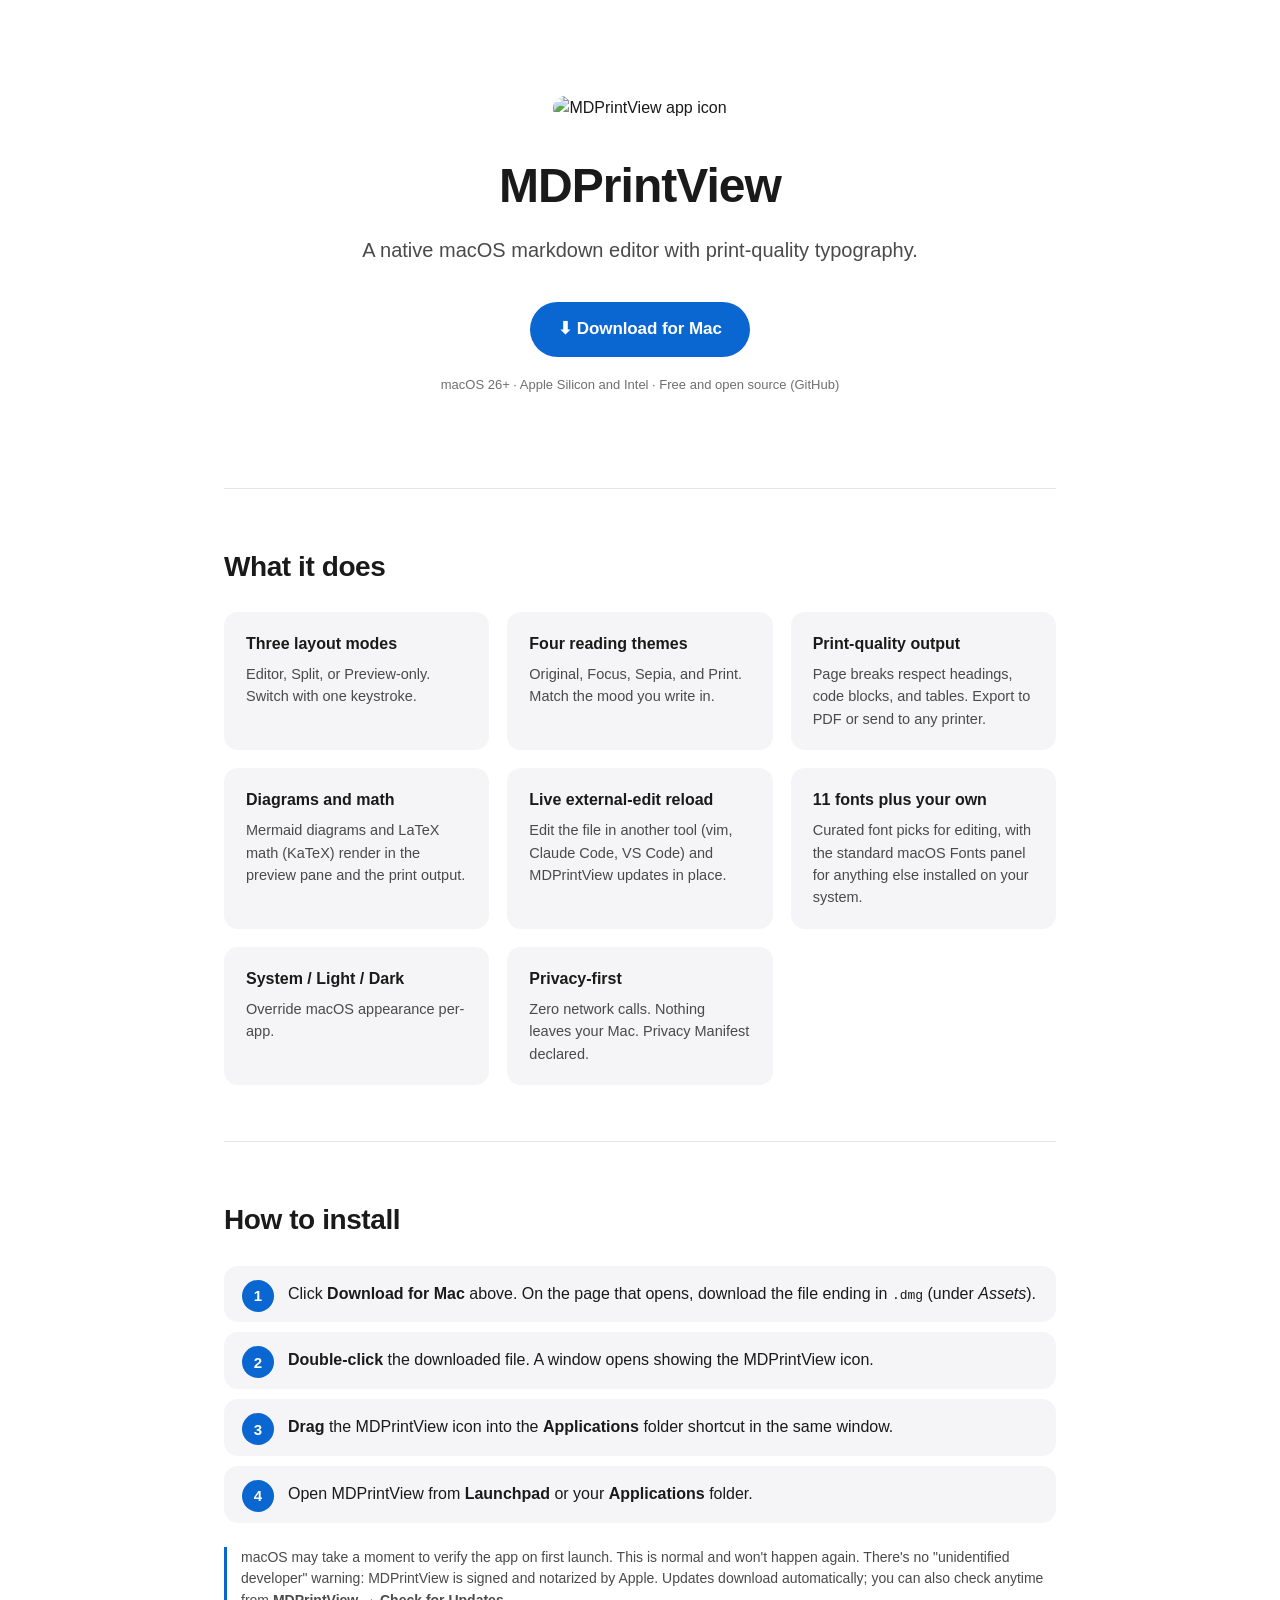
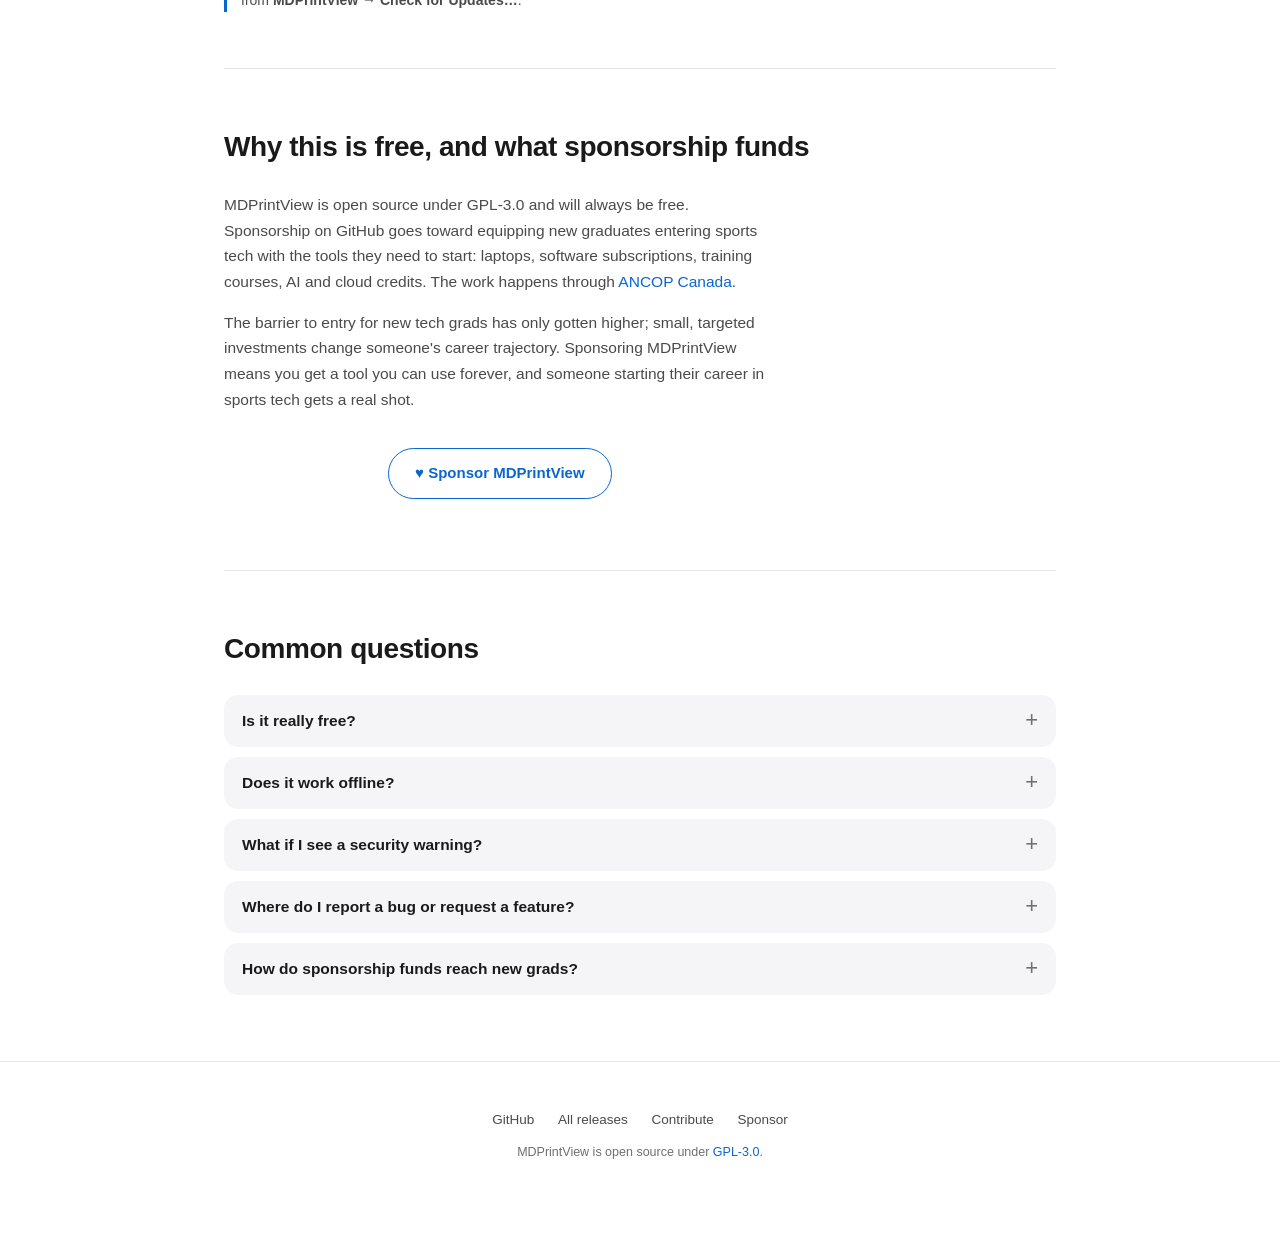
==== commit f6914079: "Revert "docs: redesign landing page in the cmux.com minimal style" This reverts the visual redesign " ====
--- a/docs/index.html
+++ b/docs/index.html
@@ -6,18 +6,21 @@
   <title>MDPrintView: Native macOS markdown editor with print-quality typography</title>
   <meta
     name="description"
-    content="Native macOS markdown editor with print-quality typography. Three layout modes, four reading themes, Mermaid diagrams, LaTeX math, and a print pipeline that respects page breaks. Free and open source."
+    content="A free, open-source macOS markdown editor with three layout modes, four reading themes, Mermaid diagrams, LaTeX math, and a print pipeline that respects page breaks."
   />
   <link rel="canonical" href="https://neomavkda3.github.io/MDPrintView/" />
+
+  <!-- Open Graph / Twitter: nice link previews when shared -->
   <meta property="og:title" content="MDPrintView" />
   <meta
     property="og:description"
-    content="Native macOS markdown editor with print-quality typography. Free and open source."
+    content="A native macOS markdown editor with print-quality typography. Free + open source."
   />
   <meta property="og:type" content="website" />
   <meta property="og:url" content="https://neomavkda3.github.io/MDPrintView/" />
   <meta name="twitter:card" content="summary_large_image" />
 
+  <!-- Use the app icon as the favicon, pulled from the repo via raw.githubusercontent. -->
   <link
     rel="icon"
     type="image/png"
@@ -25,533 +28,441 @@
   />
 
   <style>
+    /* ---- Design tokens: minimal, Apple-style, system fonts ---- */
     :root {
-      --background: #fafafa;
-      --foreground: #171717;
-      --muted: #737373;
-      --border: #e5e5e5;
-      --code-bg: #f5f5f5;
-      --accent: #171717;
-      --accent-fg: #fafafa;
+      --fg: #1a1a1a;
+      --fg-muted: #4a4a4a;
+      --fg-soft: #6f6f6f;
+      --bg: #ffffff;
+      --bg-soft: #f5f5f7;
+      --accent: #0a66d1;
+      --accent-fg: #ffffff;
+      --border: #e5e5e7;
+      --radius: 14px;
+      --max-w: 880px;
+      --font: -apple-system, BlinkMacSystemFont, "SF Pro Text", "Segoe UI",
+        Roboto, Helvetica, Arial, sans-serif;
     }
     @media (prefers-color-scheme: dark) {
       :root {
-        --background: #0a0a0a;
-        --foreground: #ededed;
-        --muted: #a3a3a3;
-        --border: #262626;
-        --code-bg: #171717;
-        --accent: #ededed;
-        --accent-fg: #0a0a0a;
+        --fg: #f5f5f7;
+        --fg-muted: #c4c4c4;
+        --fg-soft: #9a9a9a;
+        --bg: #0c0c0c;
+        --bg-soft: #1a1a1a;
+        --accent: #2f8bff;
+        --border: #2a2a2a;
       }
     }
 
     * { box-sizing: border-box; }
-    html { background: var(--background); }
+    html, body { margin: 0; padding: 0; }
     body {
-      margin: 0;
-      background: var(--background);
-      color: var(--foreground);
-      font-family:
-        ui-sans-serif, system-ui, -apple-system, BlinkMacSystemFont,
-        "Segoe UI", Roboto, "Helvetica Neue", Arial, sans-serif;
-      font-size: 15px;
-      line-height: 1.6;
+      font-family: var(--font);
+      background: var(--bg);
+      color: var(--fg);
+      line-height: 1.55;
       -webkit-font-smoothing: antialiased;
       -moz-osx-font-smoothing: grayscale;
-      min-height: 100vh;
-    }
-    a {
-      color: var(--foreground);
-      text-decoration: underline;
-      text-decoration-color: var(--border);
-      text-underline-offset: 3px;
-    }
-    a:hover { text-decoration-color: var(--muted); }
-
-    /* ---- Layout shell ---- */
-    .wrap {
-      max-width: 672px;
-      margin: 0 auto;
-      padding: 0 24px;
-    }
-
-    /* ---- Header ---- */
-    header.site {
-      padding: 28px 0 0;
-    }
-    header.site .bar {
-      display: flex;
-      align-items: center;
-      justify-content: space-between;
-      gap: 16px;
-    }
-    header.site .brand {
-      display: flex;
-      align-items: center;
-      gap: 10px;
-      font-weight: 600;
-      letter-spacing: -0.01em;
-      text-decoration: none;
-    }
-    header.site .brand img {
-      width: 24px;
-      height: 24px;
-      border-radius: 6px;
-    }
-    header.site nav.links {
-      display: flex;
-      gap: 18px;
-      font-size: 13.5px;
-      color: var(--muted);
-    }
-    header.site nav.links a {
-      text-decoration: none;
-      color: var(--muted);
-    }
-    header.site nav.links a:hover { color: var(--foreground); }
-
-    @media (max-width: 640px) {
-      header.site nav.links { display: none; }
-    }
+    }
+    main { max-width: var(--max-w); margin: 0 auto; padding: 0 24px; }
+    a { color: var(--accent); text-decoration: none; }
+    a:hover { text-decoration: underline; }
 
     /* ---- Hero ---- */
     .hero {
-      padding: 80px 0 48px;
+      text-align: center;
+      padding: 96px 24px 80px;
+      max-width: var(--max-w);
+      margin: 0 auto;
+    }
+    .hero img.icon {
+      width: 128px;
+      height: 128px;
+      border-radius: 28px;
+      margin-bottom: 28px;
     }
     .hero h1 {
-      font-size: 36px;
-      line-height: 1.15;
-      letter-spacing: -0.025em;
-      font-weight: 600;
-      margin: 0 0 14px;
-    }
-    .hero p.lead {
-      font-size: 17px;
-      color: var(--muted);
-      margin: 0 0 28px;
-      max-width: 56ch;
-    }
-    .ctas {
-      display: flex;
-      gap: 10px;
-      flex-wrap: wrap;
-    }
-    .btn {
-      display: inline-flex;
-      align-items: center;
-      gap: 8px;
-      padding: 9px 16px;
-      border-radius: 8px;
-      font-size: 14px;
-      font-weight: 500;
-      text-decoration: none;
-      border: 1px solid var(--border);
-      color: var(--foreground);
-      background: transparent;
-      transition: background 120ms ease, border-color 120ms ease;
-    }
-    .btn:hover { border-color: var(--muted); }
-    .btn-primary {
+      font-size: 48px;
+      font-weight: 700;
+      letter-spacing: -0.02em;
+      margin: 0 0 12px;
+    }
+    .hero .tagline {
+      font-size: 20px;
+      color: var(--fg-muted);
+      margin: 0 0 36px;
+    }
+    .cta {
+      display: inline-block;
       background: var(--accent);
       color: var(--accent-fg);
-      border-color: var(--accent);
-    }
-    .btn-primary:hover {
-      background: var(--accent);
-      color: var(--accent-fg);
-      opacity: 0.85;
-    }
+      padding: 14px 28px;
+      border-radius: 999px;
+      font-size: 17px;
+      font-weight: 600;
+      letter-spacing: -0.005em;
+    }
+    .cta:hover { text-decoration: none; opacity: 0.9; }
+    .cta-meta {
+      margin-top: 18px;
+      font-size: 13px;
+      color: var(--fg-soft);
+    }
+    .cta-meta a { color: var(--fg-soft); }
 
     /* ---- Sections ---- */
     section {
-      padding: 36px 0;
-    }
-    section .label {
-      font-size: 11px;
-      font-weight: 500;
-      letter-spacing: 0.06em;
-      text-transform: uppercase;
-      color: var(--muted);
-      margin: 0 0 14px;
-    }
-
-    /* Features: a tight bullet list */
+      padding: 56px 0;
+      border-top: 1px solid var(--border);
+    }
+    section h2 {
+      font-size: 28px;
+      font-weight: 700;
+      letter-spacing: -0.015em;
+      margin: 0 0 24px;
+    }
+
+    /* Features grid */
     .features ul {
       list-style: none;
       padding: 0;
       margin: 0;
+      display: grid;
+      grid-template-columns: repeat(auto-fit, minmax(240px, 1fr));
+      gap: 18px;
     }
     .features li {
-      padding: 14px 0;
-      border-top: 1px solid var(--border);
-      display: grid;
-      grid-template-columns: minmax(180px, 1fr) 2fr;
-      gap: 16px;
-      align-items: baseline;
-    }
-    .features li:last-child { border-bottom: 1px solid var(--border); }
-    .features li b {
+      background: var(--bg-soft);
+      padding: 20px 22px;
+      border-radius: var(--radius);
+    }
+    .features h3 {
+      font-size: 16px;
       font-weight: 600;
+      margin: 0 0 6px;
+    }
+    .features p {
+      margin: 0;
+      color: var(--fg-muted);
       font-size: 14.5px;
-      letter-spacing: -0.005em;
-    }
-    .features li span {
-      color: var(--muted);
-      font-size: 14.5px;
-    }
-    @media (max-width: 560px) {
-      .features li {
-        grid-template-columns: 1fr;
-        gap: 4px;
-        padding: 12px 0;
-      }
     }
 
     /* Install steps */
     .install ol {
+      padding-left: 0;
       counter-reset: step;
       list-style: none;
-      padding: 0;
-      margin: 0;
-    }
-    .install ol li {
-      padding: 14px 0 14px 36px;
+      margin: 0 0 24px;
+    }
+    .install li {
+      counter-increment: step;
+      padding: 16px 16px 16px 64px;
       position: relative;
-      counter-increment: step;
-      border-top: 1px solid var(--border);
-      color: var(--foreground);
-      font-size: 14.5px;
-    }
-    .install ol li:last-child { border-bottom: 1px solid var(--border); }
-    .install ol li::before {
+      background: var(--bg-soft);
+      border-radius: var(--radius);
+      margin-bottom: 10px;
+    }
+    .install li::before {
       content: counter(step);
       position: absolute;
-      left: 0;
+      left: 18px;
       top: 14px;
-      width: 22px;
-      height: 22px;
-      border-radius: 4px;
-      background: var(--code-bg);
-      color: var(--muted);
-      font-size: 12px;
-      font-weight: 600;
+      width: 32px;
+      height: 32px;
+      border-radius: 50%;
+      background: var(--accent);
+      color: var(--accent-fg);
       display: flex;
       align-items: center;
       justify-content: center;
-    }
-    .install .note {
-      color: var(--muted);
-      font-size: 13.5px;
+      font-weight: 600;
+      font-size: 15px;
+    }
+    .install .reassurance {
+      font-size: 14px;
+      color: var(--fg-muted);
+      border-left: 3px solid var(--accent);
+      padding: 0 0 0 14px;
       margin: 16px 0 0;
-      padding: 12px 14px;
-      background: var(--code-bg);
-      border-radius: 6px;
-      border-left: 2px solid var(--border);
-    }
-
-    /* Mission */
+    }
+
+    /* Mission section */
     .mission p {
-      color: var(--foreground);
-      margin: 0 0 12px;
-    }
-    .mission p:last-child { margin-bottom: 0; }
-    .mission p.muted { color: var(--muted); font-size: 14.5px; }
+      color: var(--fg-muted);
+      font-size: 15.5px;
+      line-height: 1.65;
+      max-width: 64ch;
+    }
+    .mission p + p { margin-top: 14px; }
+    .sponsor-cta-wrap { text-align: center; margin-top: 36px !important; }
+    .sponsor-cta {
+      display: inline-block;
+      padding: 12px 26px;
+      border-radius: 999px;
+      background: transparent;
+      color: var(--accent);
+      border: 1.5px solid var(--accent);
+      font-weight: 600;
+      font-size: 15px;
+    }
+    .sponsor-cta:hover { text-decoration: none; background: var(--accent); color: var(--accent-fg); }
 
     /* FAQ */
     .faq details {
-      border-top: 1px solid var(--border);
-      padding: 14px 0;
-    }
-    .faq details:last-of-type { border-bottom: 1px solid var(--border); }
+      padding: 14px 18px;
+      background: var(--bg-soft);
+      border-radius: var(--radius);
+      margin-bottom: 10px;
+    }
+    .faq details[open] { background: var(--bg-soft); }
     .faq summary {
       cursor: pointer;
-      font-weight: 500;
+      font-weight: 600;
       list-style: none;
-      font-size: 14.5px;
-      display: flex;
-      align-items: center;
-      justify-content: space-between;
+      font-size: 15.5px;
     }
     .faq summary::-webkit-details-marker { display: none; }
     .faq summary::after {
       content: "+";
-      color: var(--muted);
+      float: right;
       font-weight: 400;
-      margin-left: 12px;
+      font-size: 22px;
+      line-height: 1;
+      color: var(--fg-soft);
     }
     .faq details[open] summary::after { content: "−"; }
     .faq p {
       margin: 10px 0 0;
-      color: var(--muted);
+      color: var(--fg-muted);
       font-size: 14.5px;
     }
 
     /* Footer */
-    footer.site {
-      margin-top: 64px;
-      padding: 32px 0 40px;
+    footer {
+      padding: 48px 24px 64px;
+      text-align: center;
+      color: var(--fg-soft);
+      font-size: 13.5px;
       border-top: 1px solid var(--border);
-      font-size: 13px;
-      color: var(--muted);
-    }
-    footer.site .cols {
-      display: grid;
-      grid-template-columns: repeat(4, 1fr);
-      gap: 24px;
-      margin-bottom: 24px;
-    }
-    @media (max-width: 640px) {
-      footer.site .cols {
-        grid-template-columns: repeat(2, 1fr);
-        gap: 24px;
-      }
-    }
-    footer.site h4 {
-      font-size: 11px;
-      font-weight: 500;
-      letter-spacing: 0.06em;
-      text-transform: uppercase;
-      color: var(--muted);
-      margin: 0 0 10px;
-    }
-    footer.site ul {
-      list-style: none;
-      padding: 0;
-      margin: 0;
-    }
-    footer.site ul li { padding: 2px 0; }
-    footer.site ul li a {
-      color: var(--foreground);
-      text-decoration: none;
-      font-size: 13px;
-    }
-    footer.site ul li a:hover { text-decoration: underline; }
-    footer.site .copy {
-      padding-top: 16px;
-      border-top: 1px solid var(--border);
-      font-size: 12px;
+    }
+    footer nav a {
+      color: var(--fg-muted);
+      margin: 0 10px;
+    }
+    footer .copy {
+      margin-top: 12px;
+      font-size: 12.5px;
+    }
+
+    /* Responsive tweaks */
+    @media (max-width: 600px) {
+      .hero { padding: 72px 24px 56px; }
+      .hero h1 { font-size: 36px; }
+      .hero .tagline { font-size: 17px; }
+      section { padding: 44px 0; }
+      section h2 { font-size: 24px; }
     }
   </style>
 </head>
 <body>
-  <div class="wrap">
-    <header class="site">
-      <div class="bar">
-        <a class="brand" href="/MDPrintView/">
-          <img
-            src="https://raw.githubusercontent.com/neomavkda3/MDPrintView/main/MDPrintView/Assets.xcassets/AppIcon.appiconset/icon_128x128.png"
-            alt=""
-          />
-          <span>MDPrintView</span>
+  <header class="hero">
+    <img
+      class="icon"
+      src="https://raw.githubusercontent.com/neomavkda3/MDPrintView/main/MDPrintView/Assets.xcassets/AppIcon.appiconset/icon_256x256.png"
+      alt="MDPrintView app icon"
+    />
+    <h1>MDPrintView</h1>
+    <p class="tagline">
+      A native macOS markdown editor with print-quality typography.
+    </p>
+
+    <a
+      id="download-btn"
+      class="cta"
+      href="https://github.com/neomavkda3/MDPrintView/releases/latest"
+    >⬇ Download for Mac</a>
+
+    <p class="cta-meta">
+      <span id="version-line">macOS 26+</span> · Apple Silicon and Intel ·
+      Free and open source
+      (<a href="https://github.com/neomavkda3/MDPrintView">GitHub</a>)
+    </p>
+  </header>
+
+  <main>
+    <section class="features">
+      <h2>What it does</h2>
+      <ul>
+        <li>
+          <h3>Three layout modes</h3>
+          <p>Editor, Split, or Preview-only. Switch with one keystroke.</p>
+        </li>
+        <li>
+          <h3>Four reading themes</h3>
+          <p>Original, Focus, Sepia, and Print. Match the mood you write in.</p>
+        </li>
+        <li>
+          <h3>Print-quality output</h3>
+          <p>
+            Page breaks respect headings, code blocks, and tables. Export to PDF
+            or send to any printer.
+          </p>
+        </li>
+        <li>
+          <h3>Diagrams and math</h3>
+          <p>
+            Mermaid diagrams and LaTeX math (KaTeX) render in the preview pane
+            and the print output.
+          </p>
+        </li>
+        <li>
+          <h3>Live external-edit reload</h3>
+          <p>
+            Edit the file in another tool (vim, Claude Code, VS Code) and
+            MDPrintView updates in place.
+          </p>
+        </li>
+        <li>
+          <h3>11 fonts plus your own</h3>
+          <p>
+            Curated font picks for editing, with the standard macOS Fonts panel
+            for anything else installed on your system.
+          </p>
+        </li>
+        <li>
+          <h3>System / Light / Dark</h3>
+          <p>Override macOS appearance per-app.</p>
+        </li>
+        <li>
+          <h3>Privacy-first</h3>
+          <p>
+            Zero network calls. Nothing leaves your Mac. Privacy Manifest
+            declared.
+          </p>
+        </li>
+      </ul>
+    </section>
+
+    <section class="install">
+      <h2>How to install</h2>
+      <ol>
+        <li>
+          Click <strong>Download for Mac</strong> above. On the page that opens,
+          download the file ending in <code>.dmg</code> (under <em>Assets</em>).
+        </li>
+        <li>
+          <strong>Double-click</strong> the downloaded file. A window opens
+          showing the MDPrintView icon.
+        </li>
+        <li>
+          <strong>Drag</strong> the MDPrintView icon into the
+          <strong>Applications</strong> folder shortcut in the same window.
+        </li>
+        <li>
+          Open MDPrintView from <strong>Launchpad</strong> or your
+          <strong>Applications</strong> folder.
+        </li>
+      </ol>
+      <p class="reassurance">
+        macOS may take a moment to verify the app on first launch. This is
+        normal and won't happen again. There's no "unidentified developer"
+        warning: MDPrintView is signed and notarized by Apple. Updates download
+        automatically; you can also check anytime from
+        <strong>MDPrintView → Check for Updates…</strong>.
+      </p>
+    </section>
+
+    <section class="mission">
+      <h2>Why this is free, and what sponsorship funds</h2>
+      <p>
+        MDPrintView is open source under GPL-3.0 and will always be free.
+        Sponsorship on GitHub goes toward equipping new graduates entering
+        sports tech with the tools they need to start: laptops, software
+        subscriptions, training courses, AI and cloud credits. The work
+        happens through
+        <a href="https://www.ancopcanada.org/">ANCOP Canada</a>.
+      </p>
+      <p>
+        The barrier to entry for new tech grads has only gotten higher;
+        small, targeted investments change someone's career trajectory.
+        Sponsoring MDPrintView means you get a tool you can use forever, and
+        someone starting their career in sports tech gets a real shot.
+      </p>
+      <p class="sponsor-cta-wrap">
+        <a class="sponsor-cta" href="https://github.com/sponsors/neomavkda3">
+          ♥ Sponsor MDPrintView
         </a>
-        <nav class="links">
-          <a href="https://github.com/neomavkda3/MDPrintView">GitHub</a>
-          <a href="https://github.com/neomavkda3/MDPrintView/releases">Releases</a>
-          <a href="https://github.com/sponsors/neomavkda3">Sponsor</a>
-        </nav>
-      </div>
-    </header>
-
-    <main>
-      <section class="hero">
-        <h1>The markdown editor built for print-quality output.</h1>
-        <p class="lead">
-          Native macOS markdown editor. Three layout modes, four reading
-          themes, Mermaid diagrams, LaTeX math, and a print pipeline that
-          keeps headings, code blocks, and tables together across page breaks.
+      </p>
+    </section>
+
+    <section class="faq">
+      <h2>Common questions</h2>
+      <details>
+        <summary>Is it really free?</summary>
+        <p>
+          Yes. MDPrintView is open source under the GPL-3.0 license. No
+          subscriptions, no in-app purchases, no tracking.
         </p>
-        <div class="ctas">
-          <a id="download-btn" class="btn btn-primary"
-            href="https://github.com/neomavkda3/MDPrintView/releases/latest">
-            Download for Mac
-          </a>
-          <a class="btn" href="https://github.com/neomavkda3/MDPrintView">
-            View on GitHub
-          </a>
-        </div>
-      </section>
-
-      <section class="features">
-        <p class="label">Features</p>
-        <ul>
-          <li>
-            <b>Three layout modes</b>
-            <span>Editor, Split, or Preview-only. One keystroke to switch.</span>
-          </li>
-          <li>
-            <b>Four reading themes</b>
-            <span>Original, Focus, Sepia, Print.</span>
-          </li>
-          <li>
-            <b>Print-quality output</b>
-            <span>Page breaks respect headings, code blocks, and tables.</span>
-          </li>
-          <li>
-            <b>PDF export</b>
-            <span>One shortcut, identical to the print preview.</span>
-          </li>
-          <li>
-            <b>Diagrams and math</b>
-            <span>Mermaid in fenced blocks, KaTeX for inline and display math.</span>
-          </li>
-          <li>
-            <b>Live external-edit reload</b>
-            <span>Edit in vim or Claude Code; MDPrintView updates in place.</span>
-          </li>
-          <li>
-            <b>11 fonts plus your own</b>
-            <span>Curated picks for editing, plus the standard macOS Fonts panel.</span>
-          </li>
-          <li>
-            <b>System / Light / Dark</b>
-            <span>Per-app appearance override.</span>
-          </li>
-          <li>
-            <b>Welcome screen</b>
-            <span>Recent + pinned documents with search and previews.</span>
-          </li>
-          <li>
-            <b>Document tabs</b>
-            <span>Multiple files cluster as tabs in a single window.</span>
-          </li>
-          <li>
-            <b>Privacy-first</b>
-            <span>Zero network calls. Sandbox-ready. Privacy Manifest declared.</span>
-          </li>
-        </ul>
-      </section>
-
-      <section class="install">
-        <p class="label">How to install</p>
-        <ol>
-          <li>Click <strong>Download for Mac</strong> above. On the page that opens, download the file ending in <code>.dmg</code> under <em>Assets</em>.</li>
-          <li>Double-click the downloaded file. A window opens with the MDPrintView icon.</li>
-          <li>Drag the MDPrintView icon into the Applications folder shortcut.</li>
-          <li>Open MDPrintView from Launchpad or your Applications folder.</li>
-        </ol>
-        <p class="note">
-          macOS may take a moment to verify the app on first launch. This is
-          normal and won't happen again. There's no "unidentified developer"
-          warning. MDPrintView is signed and notarized by Apple. Updates
-          download automatically.
+      </details>
+      <details>
+        <summary>Does it work offline?</summary>
+        <p>
+          Yes. MDPrintView has no network access at all. Everything runs
+          locally on your Mac.
         </p>
-      </section>
-
-      <section class="mission">
-        <p class="label">Why this is free, and what sponsorship funds</p>
+      </details>
+      <details>
+        <summary>What if I see a security warning?</summary>
         <p>
-          MDPrintView is open source under GPL-3.0 and will always be free.
-          Sponsorship on GitHub goes toward equipping new graduates entering
-          sports tech with the tools they need to start: laptops, software
-          subscriptions, training courses, AI and cloud credits. The work
-          happens through
-          <a href="https://www.ancopcanada.org/">ANCOP Canada</a>.
+          You shouldn't. The app is signed and notarized by Apple. If you do,
+          right-click <strong>MDPrintView</strong> in Applications and choose
+          <strong>Open</strong>. You'll only need to do this once.
         </p>
-        <p class="muted">
-          The barrier to entry for new tech grads has only gotten higher.
-          Small, targeted investments change someone's career trajectory.
-          Sponsoring MDPrintView means you get a tool you can use forever,
-          and someone starting their career in sports tech gets a real shot.
+      </details>
+      <details>
+        <summary>Where do I report a bug or request a feature?</summary>
+        <p>
+          On the
+          <a href="https://github.com/neomavkda3/MDPrintView/issues">GitHub Issues</a>
+          page. Bug-report and feature-request templates are provided.
         </p>
+      </details>
+      <details>
+        <summary>How do sponsorship funds reach new grads?</summary>
         <p>
-          <a class="btn" href="https://github.com/sponsors/neomavkda3">
-            Sponsor MDPrintView
-          </a>
+          Sponsorship dollars flow through ANCOP Canada, which works directly
+          with new graduates entering the sports tech industry, providing
+          laptops, software subscriptions, training, and AI/cloud credits.
+          The first ~$8/month covers MDPrintView's Apple Developer Program
+          fee (so the app stays signed and notarized for everyone);
+          everything beyond that goes to the new-grad tooling fund.
         </p>
-      </section>
-
-      <section class="faq">
-        <p class="label">FAQ</p>
-        <details>
-          <summary>Is it really free?</summary>
-          <p>
-            Yes. MDPrintView is open source under GPL-3.0. No subscriptions,
-            no in-app purchases, no tracking.
-          </p>
-        </details>
-        <details>
-          <summary>Does it work offline?</summary>
-          <p>
-            Yes. MDPrintView has no network access at all. Everything runs
-            locally on your Mac.
-          </p>
-        </details>
-        <details>
-          <summary>What if I see a security warning?</summary>
-          <p>
-            You shouldn't. The app is signed and notarized by Apple. If you
-            do, right-click MDPrintView in Applications and choose Open. You
-            only need to do this once.
-          </p>
-        </details>
-        <details>
-          <summary>Where do I report a bug or request a feature?</summary>
-          <p>
-            On the
-            <a href="https://github.com/neomavkda3/MDPrintView/issues">GitHub Issues</a>
-            page. Bug-report and feature-request templates are provided.
-          </p>
-        </details>
-        <details>
-          <summary>How do sponsorship funds reach new grads?</summary>
-          <p>
-            Sponsorship dollars flow through ANCOP Canada, which works
-            directly with new graduates entering the sports tech industry,
-            providing laptops, software subscriptions, training, and AI/cloud
-            credits. The first ~$8/month covers MDPrintView's Apple Developer
-            Program fee (so the app stays signed and notarized for everyone).
-            Everything beyond that goes to the new-grad tooling fund.
-          </p>
-        </details>
-      </section>
-    </main>
-
-    <footer class="site">
-      <div class="cols">
-        <div>
-          <h4>Product</h4>
-          <ul>
-            <li><a href="https://github.com/neomavkda3/MDPrintView/releases/latest">Download</a></li>
-            <li><a href="https://github.com/neomavkda3/MDPrintView/releases">All releases</a></li>
-            <li><a href="https://github.com/neomavkda3/MDPrintView/blob/main/docs/STATUS.md">Roadmap</a></li>
-          </ul>
-        </div>
-        <div>
-          <h4>Resources</h4>
-          <ul>
-            <li><a href="https://github.com/neomavkda3/MDPrintView">GitHub</a></li>
-            <li><a href="https://github.com/neomavkda3/MDPrintView/blob/main/docs/ARCHITECTURE.md">Architecture</a></li>
-            <li><a href="https://github.com/neomavkda3/MDPrintView/blob/main/CONTRIBUTING.md">Contribute</a></li>
-          </ul>
-        </div>
-        <div>
-          <h4>Legal</h4>
-          <ul>
-            <li><a href="https://github.com/neomavkda3/MDPrintView/blob/main/LICENSE">License</a></li>
-            <li><a href="https://github.com/neomavkda3/MDPrintView/blob/main/SECURITY.md">Security</a></li>
-            <li><a href="https://github.com/neomavkda3/MDPrintView/blob/main/CODE_OF_CONDUCT.md">Code of Conduct</a></li>
-          </ul>
-        </div>
-        <div>
-          <h4>Social</h4>
-          <ul>
-            <li><a href="https://github.com/sponsors/neomavkda3">GitHub Sponsors</a></li>
-            <li><a href="https://github.com/neomavkda3/MDPrintView/issues">Issues</a></li>
-            <li><a href="https://www.ancopcanada.org/">ANCOP Canada</a></li>
-          </ul>
-        </div>
-      </div>
-      <div class="copy">
-        MDPrintView is open source under
-        <a href="https://github.com/neomavkda3/MDPrintView/blob/main/LICENSE">GPL-3.0</a>.
-      </div>
-    </footer>
-  </div>
+      </details>
+    </section>
+  </main>
+
+  <footer>
+    <nav>
+      <a href="https://github.com/neomavkda3/MDPrintView">GitHub</a>
+      <a href="https://github.com/neomavkda3/MDPrintView/releases">All releases</a>
+      <a href="https://github.com/neomavkda3/MDPrintView/blob/main/CONTRIBUTING.md">Contribute</a>
+      <a href="https://github.com/sponsors/neomavkda3">Sponsor</a>
+    </nav>
+    <p class="copy">
+      MDPrintView is open source under
+      <a href="https://github.com/neomavkda3/MDPrintView/blob/main/LICENSE">GPL-3.0</a>.
+    </p>
+  </footer>
 
   <script>
+    // Keep the download button + version line current with the latest GitHub
+    // Release. No external dependencies; pure fetch. Falls back gracefully:
+    // if the API is unreachable, the button still points at /releases/latest
+    // which always shows the most recent release.
     (function () {
       var btn = document.getElementById('download-btn');
+      var verLine = document.getElementById('version-line');
       fetch(
         'https://api.github.com/repos/neomavkda3/MDPrintView/releases/latest',
         { headers: { Accept: 'application/vnd.github+json' } }
@@ -564,10 +475,13 @@
           });
           if (dmg && dmg.browser_download_url) {
             btn.href = dmg.browser_download_url;
-            btn.textContent = 'Download for Mac (' + (data.tag_name || '') + ')';
+            btn.textContent = '⬇ Download ' + (data.tag_name || '');
+          }
+          if (data.tag_name && verLine) {
+            verLine.textContent = data.tag_name + ' · macOS 26+';
           }
         })
-        .catch(function () { /* fall back to /releases/latest */ });
+        .catch(function () { /* graceful fallback already in place */ });
     })();
   </script>
 </body>
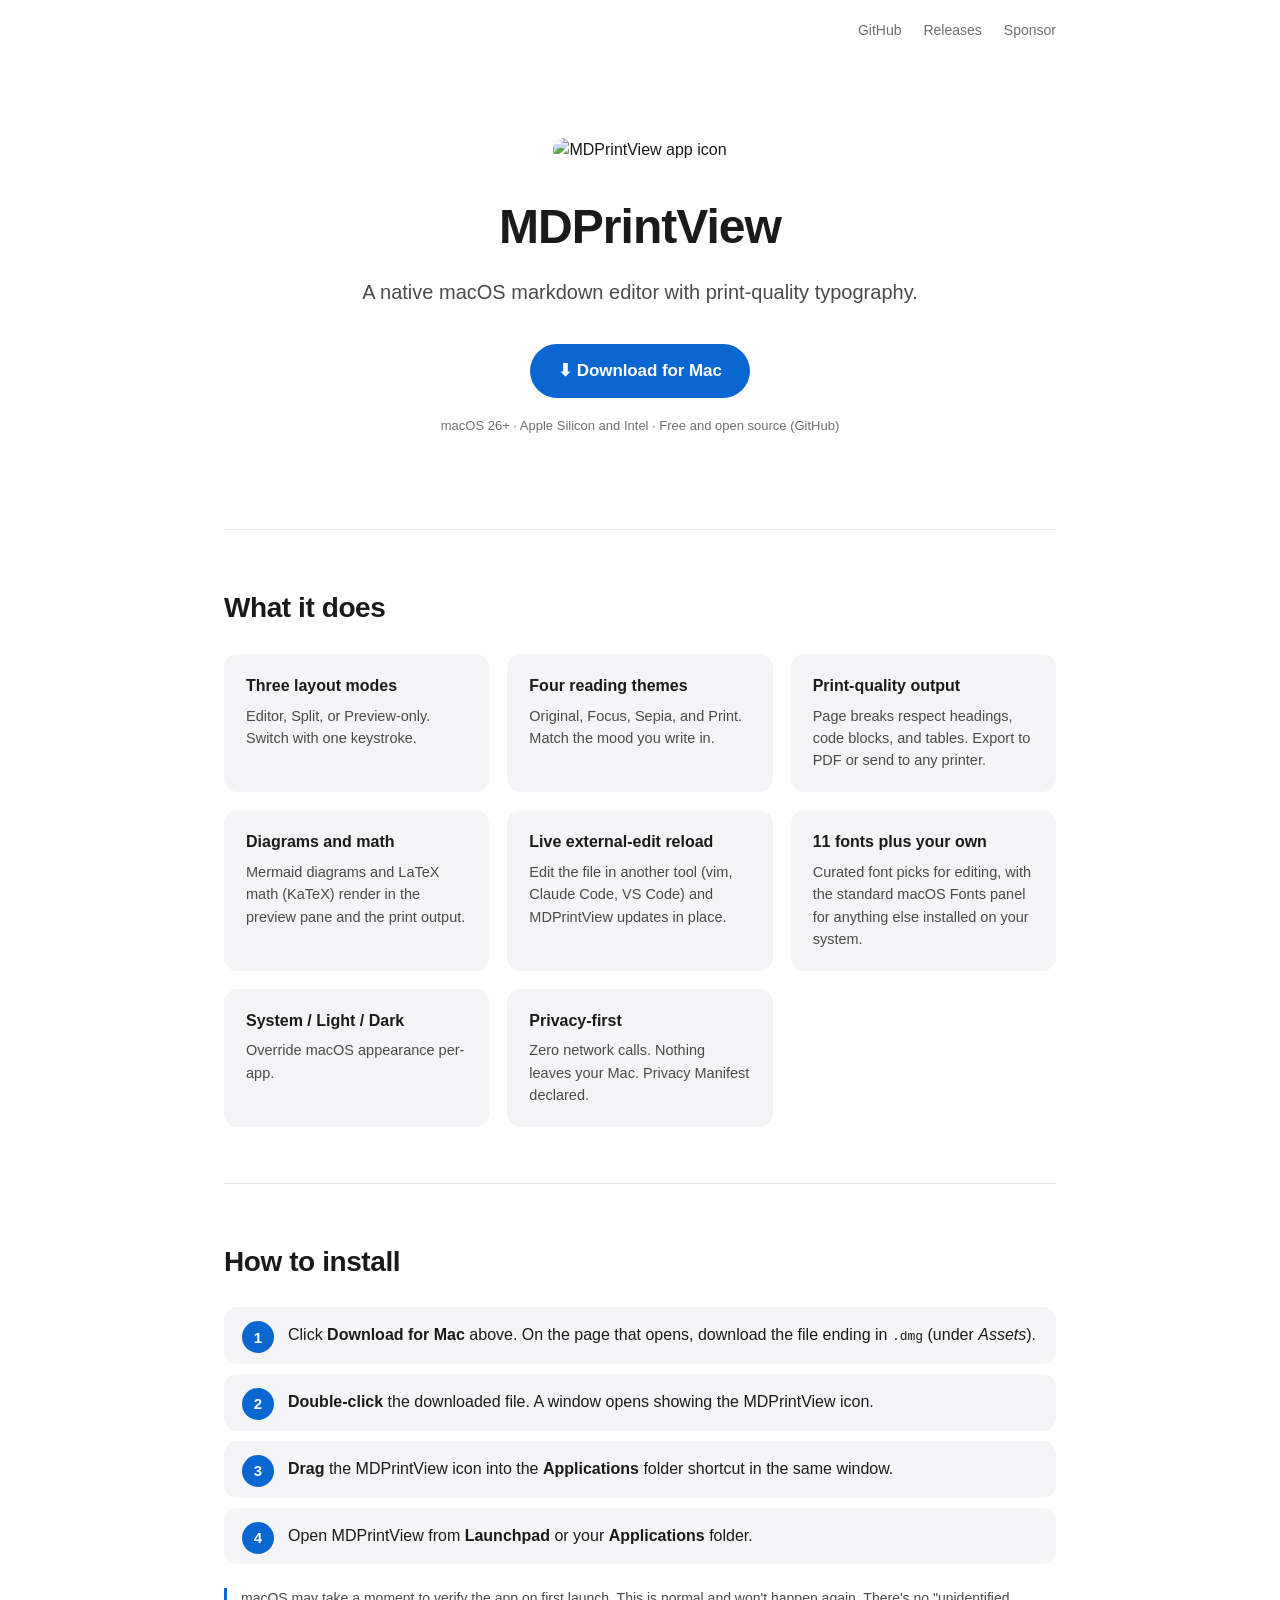
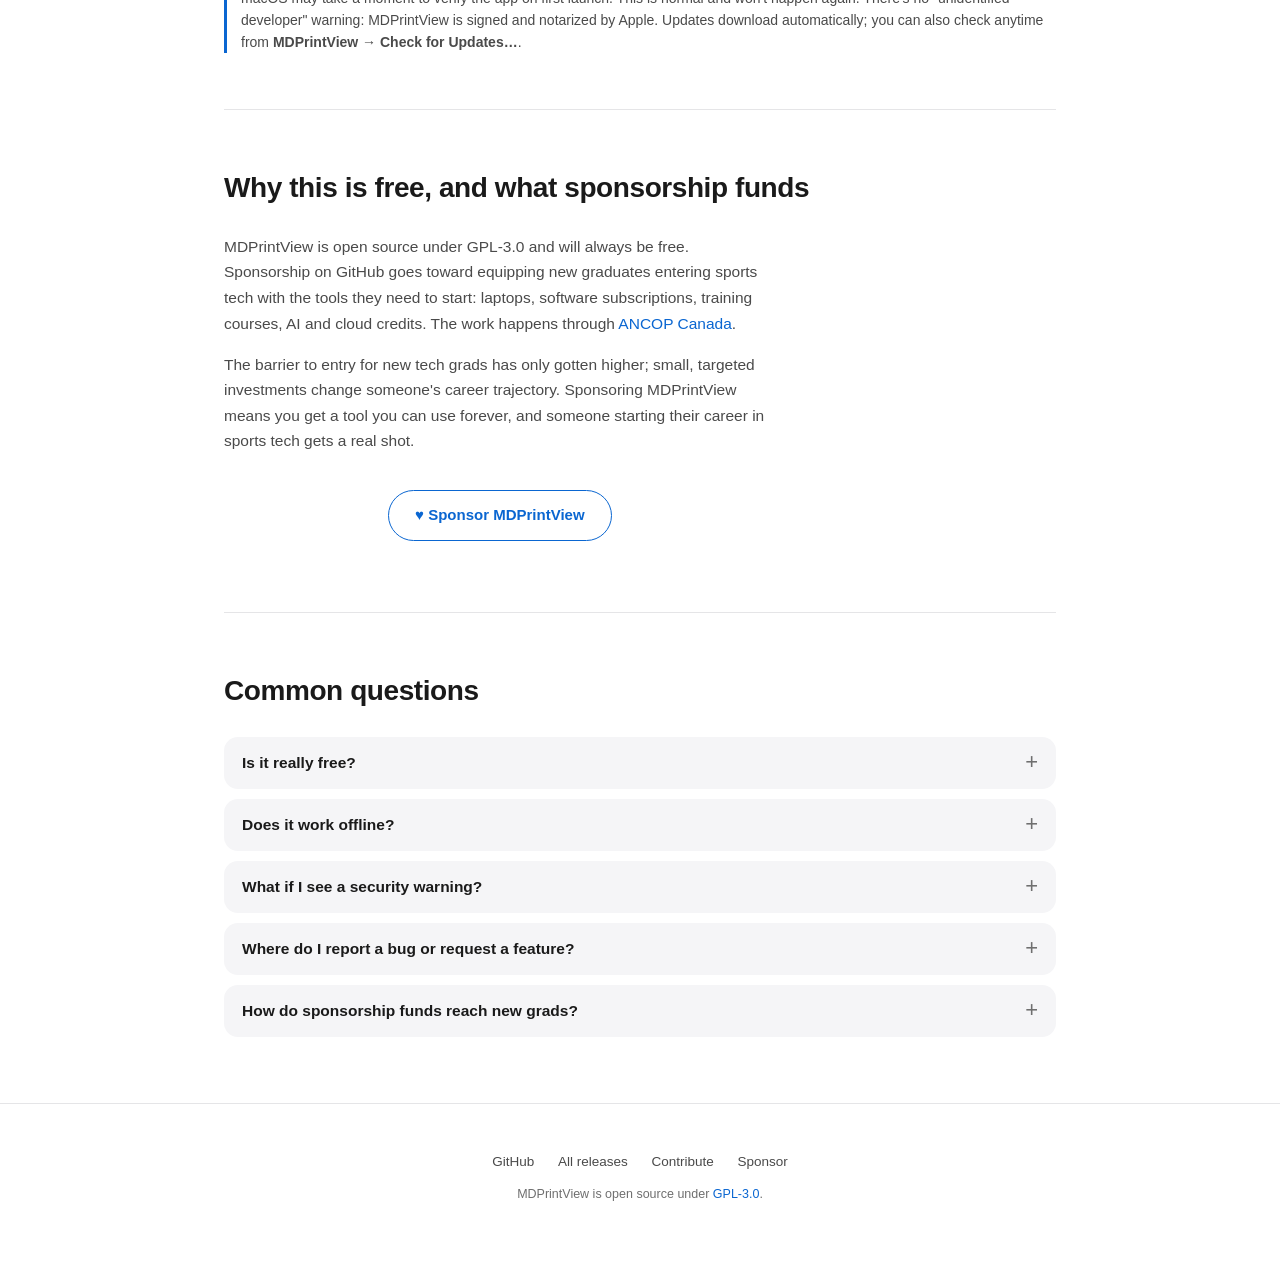
==== commit 3c628719: "docs: add top-right nav to landing page (GitHub / Releases / Sponsor) Brings back the small top nav " ====
--- a/docs/index.html
+++ b/docs/index.html
@@ -255,9 +255,26 @@
       font-size: 12.5px;
     }
 
+    /* Top nav bar */
+    .topbar {
+      max-width: var(--max-w);
+      margin: 0 auto;
+      padding: 20px 24px 0;
+      display: flex;
+      justify-content: flex-end;
+      gap: 22px;
+      font-size: 14px;
+    }
+    .topbar a {
+      color: var(--fg-soft);
+      font-weight: 500;
+    }
+    .topbar a:hover { color: var(--fg); text-decoration: none; }
+
     /* Responsive tweaks */
     @media (max-width: 600px) {
-      .hero { padding: 72px 24px 56px; }
+      .topbar { padding: 16px 20px 0; gap: 16px; font-size: 13.5px; }
+      .hero { padding: 56px 24px 56px; }
       .hero h1 { font-size: 36px; }
       .hero .tagline { font-size: 17px; }
       section { padding: 44px 0; }
@@ -266,6 +283,12 @@
   </style>
 </head>
 <body>
+  <nav class="topbar">
+    <a href="https://github.com/neomavkda3/MDPrintView">GitHub</a>
+    <a href="https://github.com/neomavkda3/MDPrintView/releases">Releases</a>
+    <a href="https://github.com/sponsors/neomavkda3">Sponsor</a>
+  </nav>
+
   <header class="hero">
     <img
       class="icon"
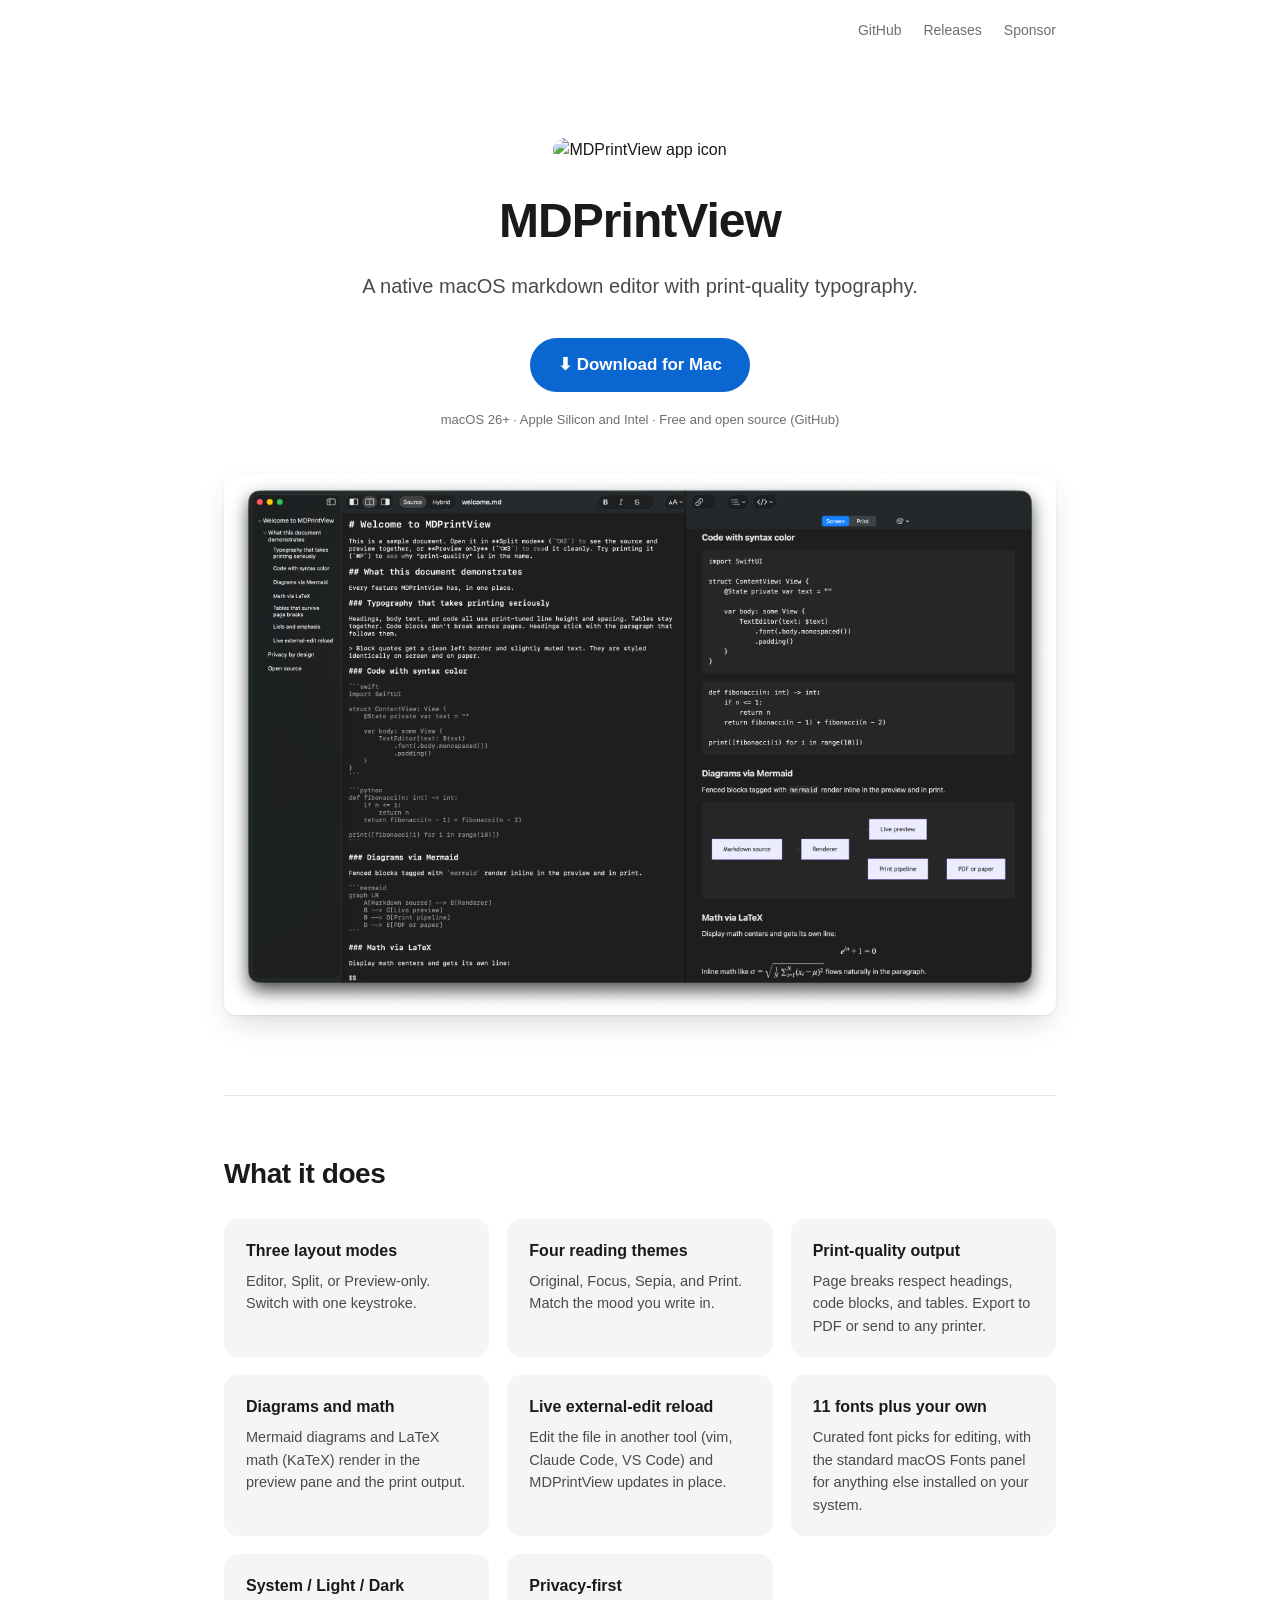
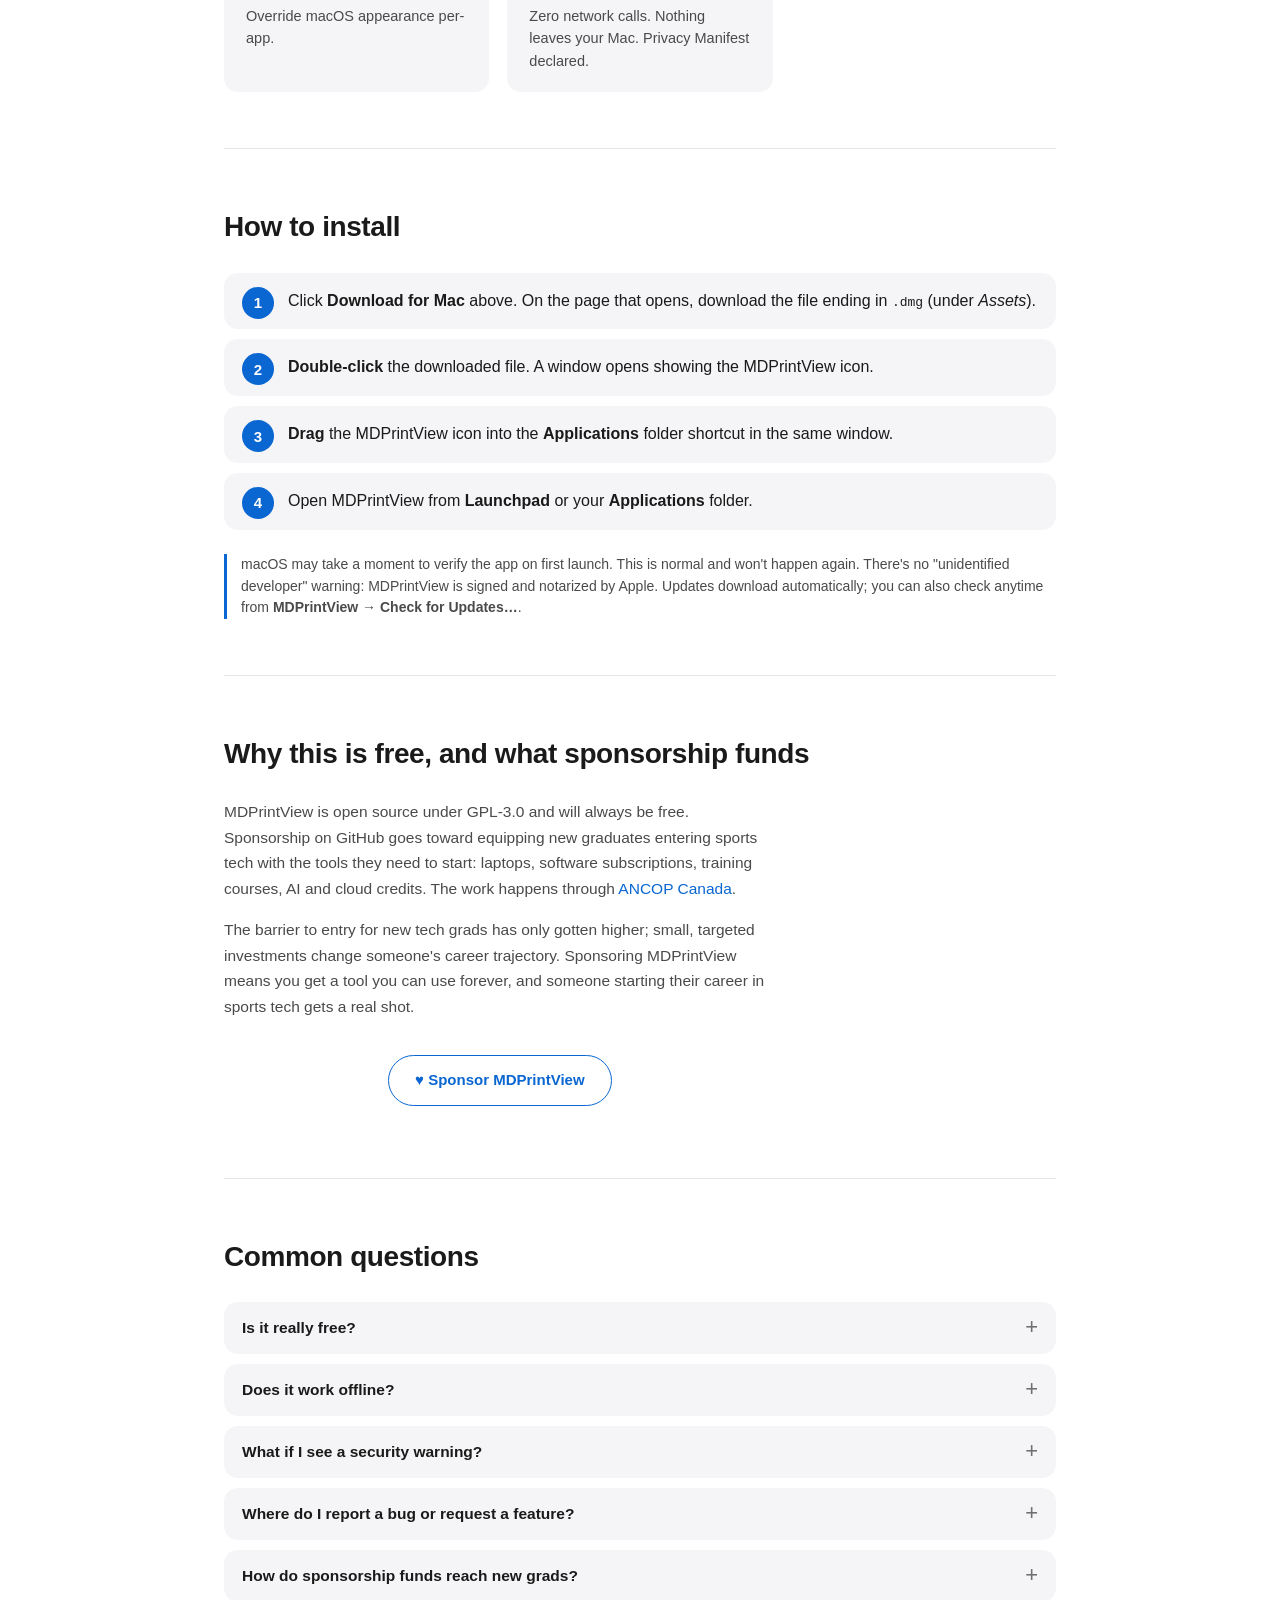
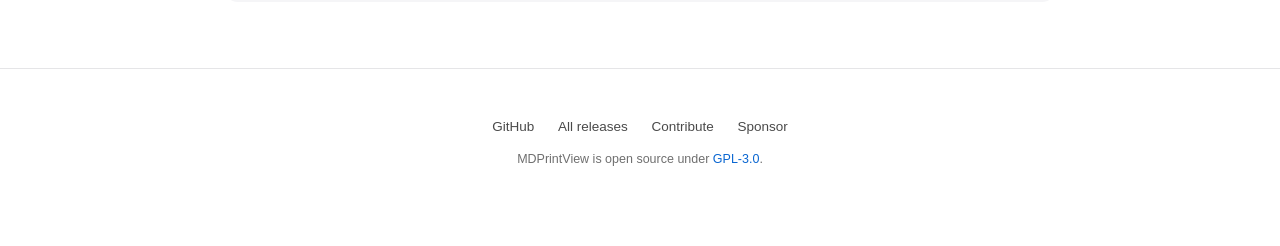
==== commit 6bb92170: "feat: add hero screenshot to landing page, README, and og:image Real screenshot of MDPrintView runni" ====
--- a/docs/index.html
+++ b/docs/index.html
@@ -18,7 +18,11 @@
   />
   <meta property="og:type" content="website" />
   <meta property="og:url" content="https://neomavkda3.github.io/MDPrintView/" />
+  <meta property="og:image" content="https://neomavkda3.github.io/MDPrintView/assets/hero-og.png" />
+  <meta property="og:image:width" content="1200" />
+  <meta property="og:image:height" content="780" />
   <meta name="twitter:card" content="summary_large_image" />
+  <meta name="twitter:image" content="https://neomavkda3.github.io/MDPrintView/assets/hero-og.png" />
 
   <!-- Use the app icon as the favicon, pulled from the repo via raw.githubusercontent. -->
   <link
@@ -77,10 +81,28 @@
       margin: 0 auto;
     }
     .hero img.icon {
-      width: 128px;
-      height: 128px;
-      border-radius: 28px;
-      margin-bottom: 28px;
+      width: 96px;
+      height: 96px;
+      border-radius: 22px;
+      margin-bottom: 22px;
+    }
+    .hero img.shot {
+      display: block;
+      width: 100%;
+      max-width: 960px;
+      height: auto;
+      margin: 44px auto 0;
+      border-radius: 12px;
+      box-shadow:
+        0 1px 2px rgba(0, 0, 0, 0.08),
+        0 12px 32px -8px rgba(0, 0, 0, 0.18);
+    }
+    @media (prefers-color-scheme: dark) {
+      .hero img.shot {
+        box-shadow:
+          0 1px 2px rgba(0, 0, 0, 0.6),
+          0 14px 36px -10px rgba(0, 0, 0, 0.7);
+      }
     }
     .hero h1 {
       font-size: 48px;
@@ -311,6 +333,14 @@
       Free and open source
       (<a href="https://github.com/neomavkda3/MDPrintView">GitHub</a>)
     </p>
+
+    <img
+      class="shot"
+      src="assets/hero.png"
+      alt="MDPrintView running on macOS in dark mode, showing the welcome document in Split view with outline sidebar, source editor, and live preview featuring syntax-highlighted code, a Mermaid diagram, and rendered LaTeX math."
+      loading="eager"
+      decoding="async"
+    />
   </header>
 
   <main>
